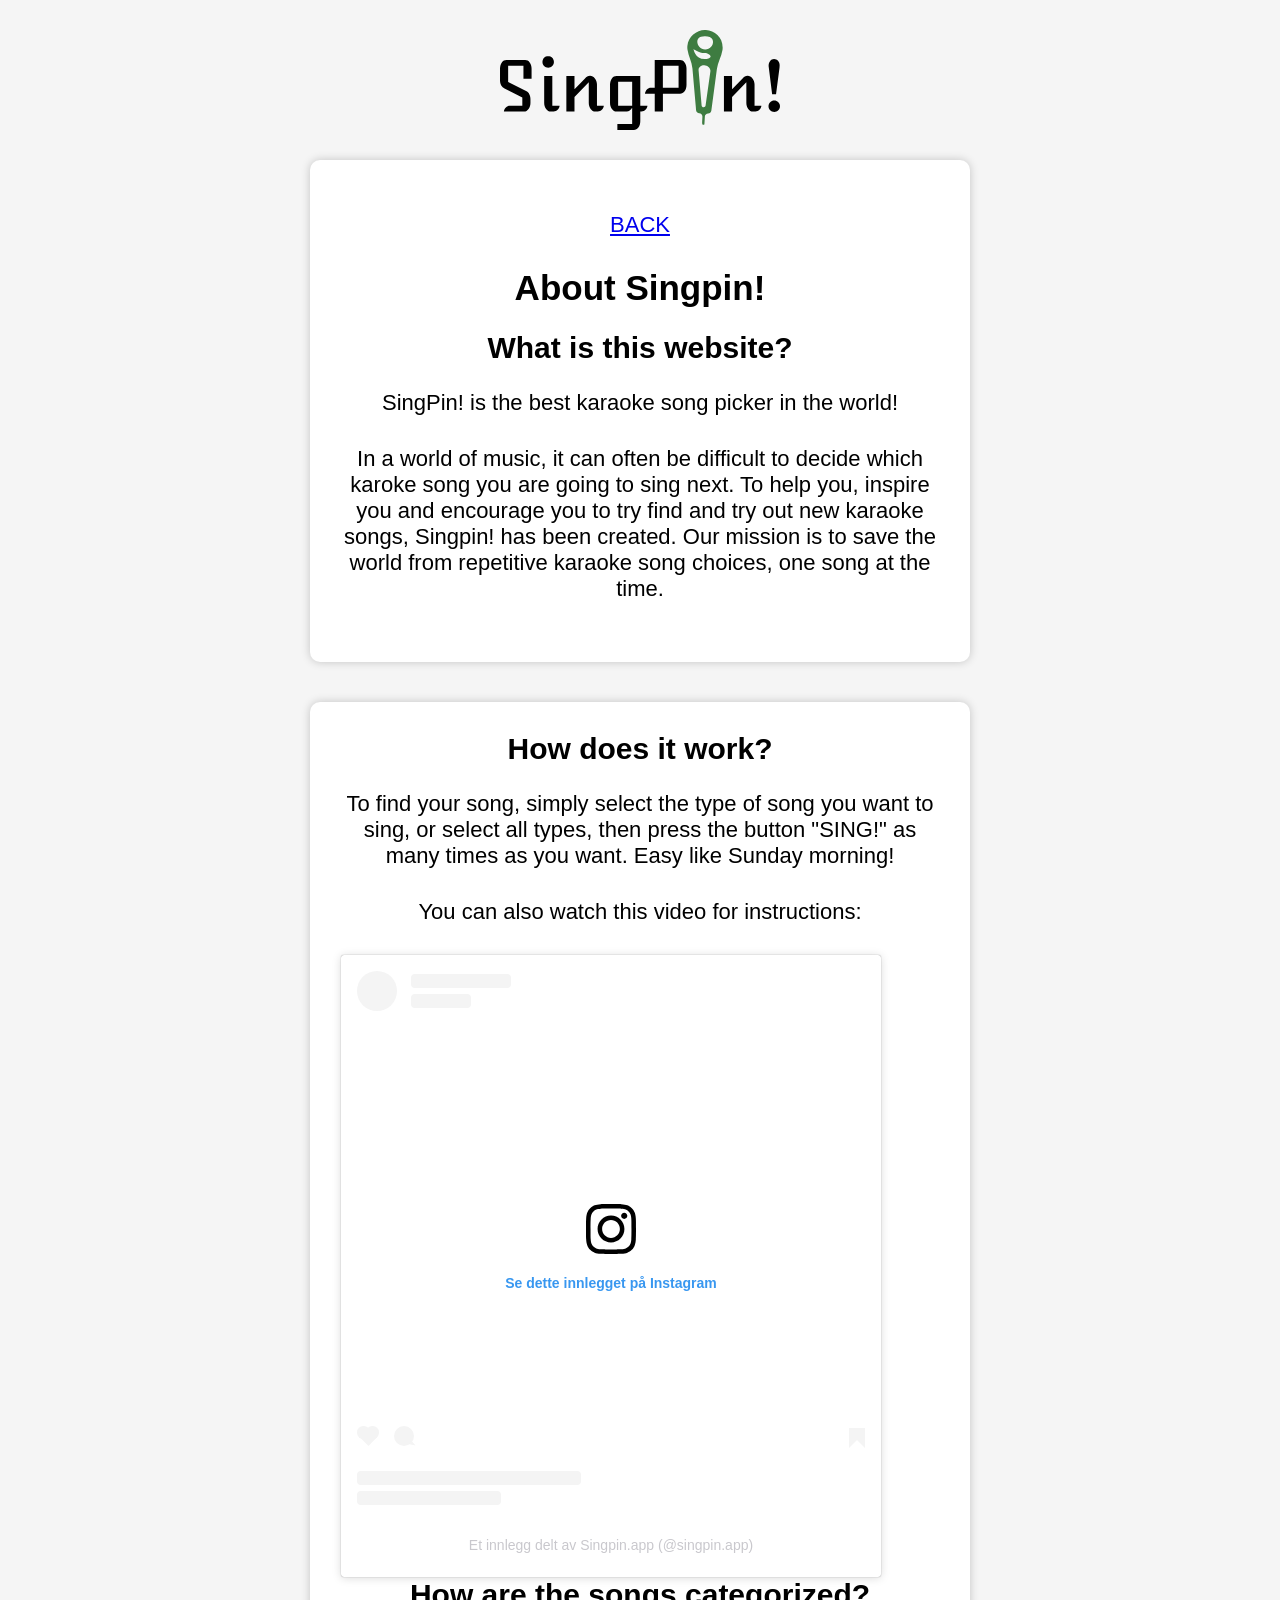
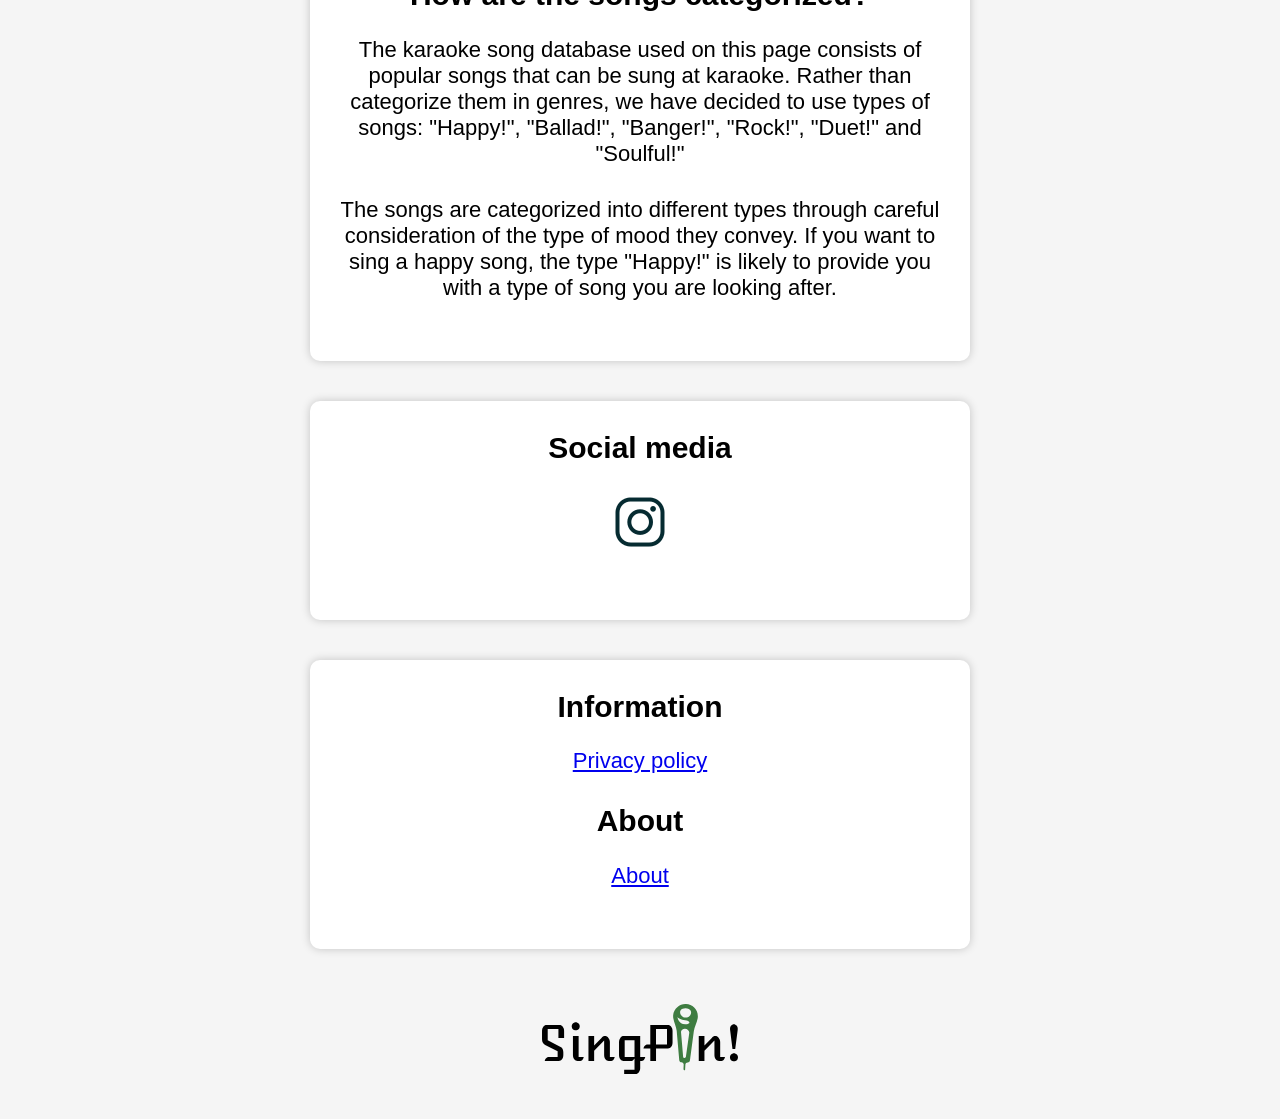
==== about.html @ 30220df0 "Update about.html" ====
<!DOCTYPE html>
<html lang="en">

<head>
	<title>SingPin! About!!</title>
	<meta charset="UTF-8">
	<meta name="viewport" content="width=device-width, initial-scale=1.0">
	<link rel="stylesheet" href="style.css">
	 <link rel="icon" type="image/png" href="favicon.png">
	<link rel="apple-touch-icon" href="/apple-touch-icon.png">

	<script async src="https://pagead2.googlesyndication.com/pagead/js/adsbygoogle.js?client=ca-pub-9252708748504526"
     crossorigin="anonymous"></script>

	<meta name="description" content="This is page describes what Singpin! is and how to use it!">

	<!-- Hotjar Tracking Code for https://www.singpin.app/ -->
<script>
    (function(h,o,t,j,a,r){
        h.hj=h.hj||function(){(h.hj.q=h.hj.q||[]).push(arguments)};
        h._hjSettings={hjid:3591001,hjsv:6};
        a=o.getElementsByTagName('head')[0];
        r=o.createElement('script');r.async=1;
        r.src=t+h._hjSettings.hjid+j+h._hjSettings.hjsv;
        a.appendChild(r);
    })(window,document,'https://static.hotjar.com/c/hotjar-','.js?sv=');
</script>

</head>
	
<header>
  <img src="dinh.svg" alt="Logo with the name SingPin! ">
</header>

<!-- Google tag (gtag.js) -->
<script async src="https://www.googletagmanager.com/gtag/js?id=G-ZWRV1ZH9BE"></script>
<script>
  window.dataLayer = window.dataLayer || [];
  function gtag(){dataLayer.push(arguments);}
  gtag('js', new Date());

  gtag('config', 'G-ZWRV1ZH9BE');
</script>
	
<body>
	<div class="container">
	<p><a title="Click to go back" href="https://www.singpin.app">BACK</a></p>

		<h1> About Singpin! </h1>
    <h2> What is this website? </h2>

    <p>SingPin! is the best karaoke song picker in the world! </p> 

    <p> In a world of music, it can often be difficult to decide which karoke song you are going to sing
    next. To help you, inspire you and encourage you to try find and try out new karaoke songs, Singpin! has been created.
    Our mission is to save the world from repetitive karaoke song choices, one song at the time.</p>
  </div>
	
	<div class="container">

      <h2> How does it work? </h2>
    <p>To find your song, simply select the type of song you want to sing, or select all types, then press the button "SING!"
    as many times as you want. Easy like Sunday morning!</p>

  <p>You can also watch this video for instructions:</p>
<blockquote class="instagram-media" data-instgrm-captioned data-instgrm-permalink="https://www.instagram.com/reel/CvXTzK8qofe/?utm_source=ig_embed&amp;utm_campaign=loading" data-instgrm-version="14" style=" background:#FFF; border:0; border-radius:3px; box-shadow:0 0 1px 0 rgba(0,0,0,0.5),0 1px 10px 0 rgba(0,0,0,0.15); margin: 1px; max-width:540px; min-width:326px; padding:0; width:99.375%; width:-webkit-calc(100% - 2px); width:calc(100% - 2px);"><div style="padding:16px;"> <a href="https://www.instagram.com/reel/CvXTzK8qofe/?utm_source=ig_embed&amp;utm_campaign=loading" style=" background:#FFFFFF; line-height:0; padding:0 0; text-align:center; text-decoration:none; width:100%;" target="_blank"> <div style=" display: flex; flex-direction: row; align-items: center;"> <div style="background-color: #F4F4F4; border-radius: 50%; flex-grow: 0; height: 40px; margin-right: 14px; width: 40px;"></div> <div style="display: flex; flex-direction: column; flex-grow: 1; justify-content: center;"> <div style=" background-color: #F4F4F4; border-radius: 4px; flex-grow: 0; height: 14px; margin-bottom: 6px; width: 100px;"></div> <div style=" background-color: #F4F4F4; border-radius: 4px; flex-grow: 0; height: 14px; width: 60px;"></div></div></div><div style="padding: 19% 0;"></div> <div style="display:block; height:50px; margin:0 auto 12px; width:50px;"><svg width="50px" height="50px" viewBox="0 0 60 60" version="1.1" xmlns="https://www.w3.org/2000/svg" xmlns:xlink="https://www.w3.org/1999/xlink"><g stroke="none" stroke-width="1" fill="none" fill-rule="evenodd"><g transform="translate(-511.000000, -20.000000)" fill="#000000"><g><path d="M556.869,30.41 C554.814,30.41 553.148,32.076 553.148,34.131 C553.148,36.186 554.814,37.852 556.869,37.852 C558.924,37.852 560.59,36.186 560.59,34.131 C560.59,32.076 558.924,30.41 556.869,30.41 M541,60.657 C535.114,60.657 530.342,55.887 530.342,50 C530.342,44.114 535.114,39.342 541,39.342 C546.887,39.342 551.658,44.114 551.658,50 C551.658,55.887 546.887,60.657 541,60.657 M541,33.886 C532.1,33.886 524.886,41.1 524.886,50 C524.886,58.899 532.1,66.113 541,66.113 C549.9,66.113 557.115,58.899 557.115,50 C557.115,41.1 549.9,33.886 541,33.886 M565.378,62.101 C565.244,65.022 564.756,66.606 564.346,67.663 C563.803,69.06 563.154,70.057 562.106,71.106 C561.058,72.155 560.06,72.803 558.662,73.347 C557.607,73.757 556.021,74.244 553.102,74.378 C549.944,74.521 548.997,74.552 541,74.552 C533.003,74.552 532.056,74.521 528.898,74.378 C525.979,74.244 524.393,73.757 523.338,73.347 C521.94,72.803 520.942,72.155 519.894,71.106 C518.846,70.057 518.197,69.06 517.654,67.663 C517.244,66.606 516.755,65.022 516.623,62.101 C516.479,58.943 516.448,57.996 516.448,50 C516.448,42.003 516.479,41.056 516.623,37.899 C516.755,34.978 517.244,33.391 517.654,32.338 C518.197,30.938 518.846,29.942 519.894,28.894 C520.942,27.846 521.94,27.196 523.338,26.654 C524.393,26.244 525.979,25.756 528.898,25.623 C532.057,25.479 533.004,25.448 541,25.448 C548.997,25.448 549.943,25.479 553.102,25.623 C556.021,25.756 557.607,26.244 558.662,26.654 C560.06,27.196 561.058,27.846 562.106,28.894 C563.154,29.942 563.803,30.938 564.346,32.338 C564.756,33.391 565.244,34.978 565.378,37.899 C565.522,41.056 565.552,42.003 565.552,50 C565.552,57.996 565.522,58.943 565.378,62.101 M570.82,37.631 C570.674,34.438 570.167,32.258 569.425,30.349 C568.659,28.377 567.633,26.702 565.965,25.035 C564.297,23.368 562.623,22.342 560.652,21.575 C558.743,20.834 556.562,20.326 553.369,20.18 C550.169,20.033 549.148,20 541,20 C532.853,20 531.831,20.033 528.631,20.18 C525.438,20.326 523.257,20.834 521.349,21.575 C519.376,22.342 517.703,23.368 516.035,25.035 C514.368,26.702 513.342,28.377 512.574,30.349 C511.834,32.258 511.326,34.438 511.181,37.631 C511.035,40.831 511,41.851 511,50 C511,58.147 511.035,59.17 511.181,62.369 C511.326,65.562 511.834,67.743 512.574,69.651 C513.342,71.625 514.368,73.296 516.035,74.965 C517.703,76.634 519.376,77.658 521.349,78.425 C523.257,79.167 525.438,79.673 528.631,79.82 C531.831,79.965 532.853,80.001 541,80.001 C549.148,80.001 550.169,79.965 553.369,79.82 C556.562,79.673 558.743,79.167 560.652,78.425 C562.623,77.658 564.297,76.634 565.965,74.965 C567.633,73.296 568.659,71.625 569.425,69.651 C570.167,67.743 570.674,65.562 570.82,62.369 C570.966,59.17 571,58.147 571,50 C571,41.851 570.966,40.831 570.82,37.631"></path></g></g></g></svg></div><div style="padding-top: 8px;"> <div style=" color:#3897f0; font-family:Arial,sans-serif; font-size:14px; font-style:normal; font-weight:550; line-height:18px;">Se dette innlegget på Instagram</div></div><div style="padding: 12.5% 0;"></div> <div style="display: flex; flex-direction: row; margin-bottom: 14px; align-items: center;"><div> <div style="background-color: #F4F4F4; border-radius: 50%; height: 12.5px; width: 12.5px; transform: translateX(0px) translateY(7px);"></div> <div style="background-color: #F4F4F4; height: 12.5px; transform: rotate(-45deg) translateX(3px) translateY(1px); width: 12.5px; flex-grow: 0; margin-right: 14px; margin-left: 2px;"></div> <div style="background-color: #F4F4F4; border-radius: 50%; height: 12.5px; width: 12.5px; transform: translateX(9px) translateY(-18px);"></div></div><div style="margin-left: 8px;"> <div style=" background-color: #F4F4F4; border-radius: 50%; flex-grow: 0; height: 20px; width: 20px;"></div> <div style=" width: 0; height: 0; border-top: 2px solid transparent; border-left: 6px solid #f4f4f4; border-bottom: 2px solid transparent; transform: translateX(16px) translateY(-4px) rotate(30deg)"></div></div><div style="margin-left: auto;"> <div style=" width: 0px; border-top: 8px solid #F4F4F4; border-right: 8px solid transparent; transform: translateY(16px);"></div> <div style=" background-color: #F4F4F4; flex-grow: 0; height: 12px; width: 16px; transform: translateY(-4px);"></div> <div style=" width: 0; height: 0; border-top: 8px solid #F4F4F4; border-left: 8px solid transparent; transform: translateY(-4px) translateX(8px);"></div></div></div> <div style="display: flex; flex-direction: column; flex-grow: 1; justify-content: center; margin-bottom: 24px;"> <div style=" background-color: #F4F4F4; border-radius: 4px; flex-grow: 0; height: 14px; margin-bottom: 6px; width: 224px;"></div> <div style=" background-color: #F4F4F4; border-radius: 4px; flex-grow: 0; height: 14px; width: 144px;"></div></div></a><p style=" color:#c9c8cd; font-family:Arial,sans-serif; font-size:14px; line-height:17px; margin-bottom:0; margin-top:8px; overflow:hidden; padding:8px 0 7px; text-align:center; text-overflow:ellipsis; white-space:nowrap;"><a href="https://www.instagram.com/reel/CvXTzK8qofe/?utm_source=ig_embed&amp;utm_campaign=loading" style=" color:#c9c8cd; font-family:Arial,sans-serif; font-size:14px; font-style:normal; font-weight:normal; line-height:17px; text-decoration:none;" target="_blank">Et innlegg delt av Singpin.app (@singpin.app)</a></p></div></blockquote> <script async src="//www.instagram.com/embed.js"></script>
    <h2> How are the songs categorized? </h2>
    <p>The karaoke song database used on this page consists of popular songs that can be sung at karaoke. Rather
    than categorize them in genres, we have decided to use types of songs: "Happy!", "Ballad!", "Banger!", "Rock!", 
    "Duet!" and "Soulful!"</p>
      
      <p>The songs are categorized into different types through careful consideration of the type of mood they convey. 
      If you want to sing a happy song, the type "Happy!" is likely to provide you with a type of song you are looking after.</p>
      
		
		  </div>



	<div class="container">
		
		<h2>Social media</h2>
	  <p>
      <a aria-label="Link to instagram profile" href="https://www.instagram.com/singpin.app/" target="_blank">
        <img src="2959748_instagram_photo_share_icon.png" alt="Instagram logo and link to account">
      </a>
    </p>

		</div>
	
	<div class="container">
		<h2>Information</h2>
		
	<p><a aria-label="Privacy policy" href="privacy-policy.html"
		 rel="noopener noreferrer">Privacy policy</a></p>

    	<h2>About</h2>
		
	<p><a aria-label="About" href="About.html"
		 rel="noopener noreferrer">About</a></p>

		</div>



	<script src="script.js"></script>	
</body>
		<footer>
  <img src="dinh.svg" alt="Logo with the name SingPin! ">
</footer>

</html>
---- style.css ----
/* General styles */
body {
  font-family: Open-sans, sans-serif;
  background-color: #f5f5f5;
  margin: 0;
  padding: 0;
}

.container {
  max-width: 600px;
  margin: 0 auto;
  padding: 20px;
  text-align: center;
  background-color: #fff;
  box-shadow: 0px 0px 10px rgba(0, 0, 0, 0.2);
  margin-top: 30px;
  border-radius: 10px;

}

header {
  display: flex;
  justify-content: center;
  align-items: center;
  height: 100px;
  margin-top: 30px;
}

header img {
  max-height: 100%;
  max-width: 100%;
}

footer {
  display: flex;
  justify-content: center;
  align-items: center;
  height: 100px;
  margin-top: 30px;
  margin-bottom: 30px;

}

footer img {
  max-height: 70%;
  max-width: 70%;
}


h1 {
  font-size: 35px;
  text-align: center;
  margin-top: 0;
}

h2 {
  font-size: 30px;
  text-align: center;
  margin-top: 0;
}
h3 {
  font-size: 26px;
  text-align: center;
  margin-top: 10px;
  margin-bottom: 10px;

}


p {
  font-size: 22px;
  margin-bottom: 30px;
}

/* Button styles */
select,
button {
  display: block;
  width: 100%;
  padding: 10px;
  margin-bottom: 20px;
  font-size: 30px;
  border-radius: 5px;
  border: none;
  background-color: #eee;
}

select:focus,
button:focus {
  outline: none;
}

.genre-btn {
  display: inline-block;
  margin: 10px;
  padding: 10px;
  font-size: 20px;
  font-weight: bold;
  color: white;
  background-color: #6c757d;
  border: none;
  border-radius: 5px;
  cursor: pointer;
  transition: all 0.2s ease-in-out;
  width: 200px;
}

.genre-btn.active {
  background-color: #0077cc;
  color: #fff;
}

.select-btn {
  display: block;
  margin: 20px auto;
  padding: 20px 35px;
  font-size: 35px;
  font-weight: bold;
  color: white;
  background-color: #3E7C41;
  border: none;
  border-radius: 5px;
  cursor: pointer;
  transition: all 0.2s ease-in-out;
  text-transform: uppercase;
}

.select-btn:hover {
  background-color: #23923d;
}

.select-btn:active {
  transform: translateY(8px);
}


#song-result {
	font-size: 30px;
	margin-top: 20px;
}

@media screen and (min-width: 767px) {
  /* General styles */
  .container {
    padding: 30px;
	  margin-bottom: 40px;
  }
	
  #song-result {
	font-size: 25px;
	margin-top: 20px;
}
	
	 .header {
    height: 150px;
    margin-top: 20px;
  }


  /* Button styles */
  .genre-btn {
    margin: 10px;
    width: 120px;
    height: 40px;
  }
 

  .select-btn {
    padding: 10px 20px;
    font-size: 25px;
    font-weight: bold;
    text-transform: uppercase;
  }
}


#type-count {
  list-style: none;
  font-size: 25px;
}

#type-count li {
  margin-bottom: 10px;
}
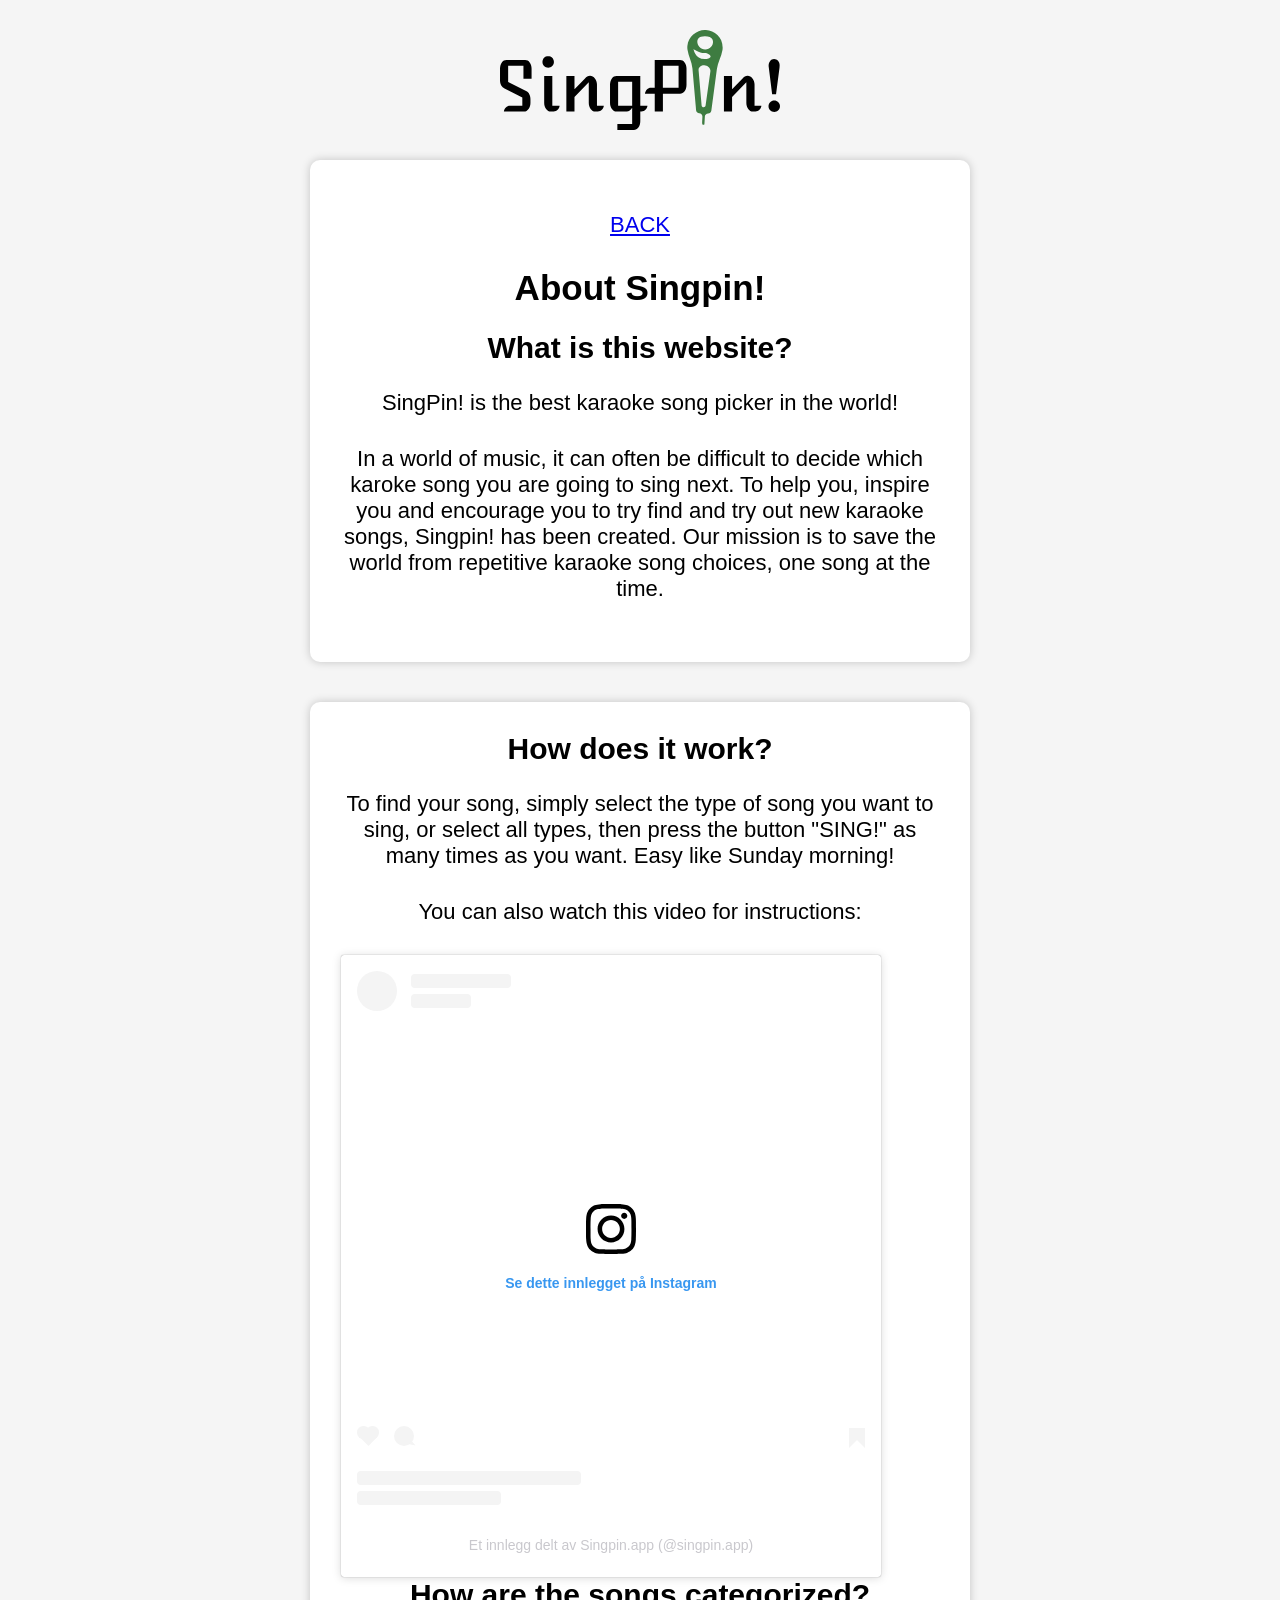
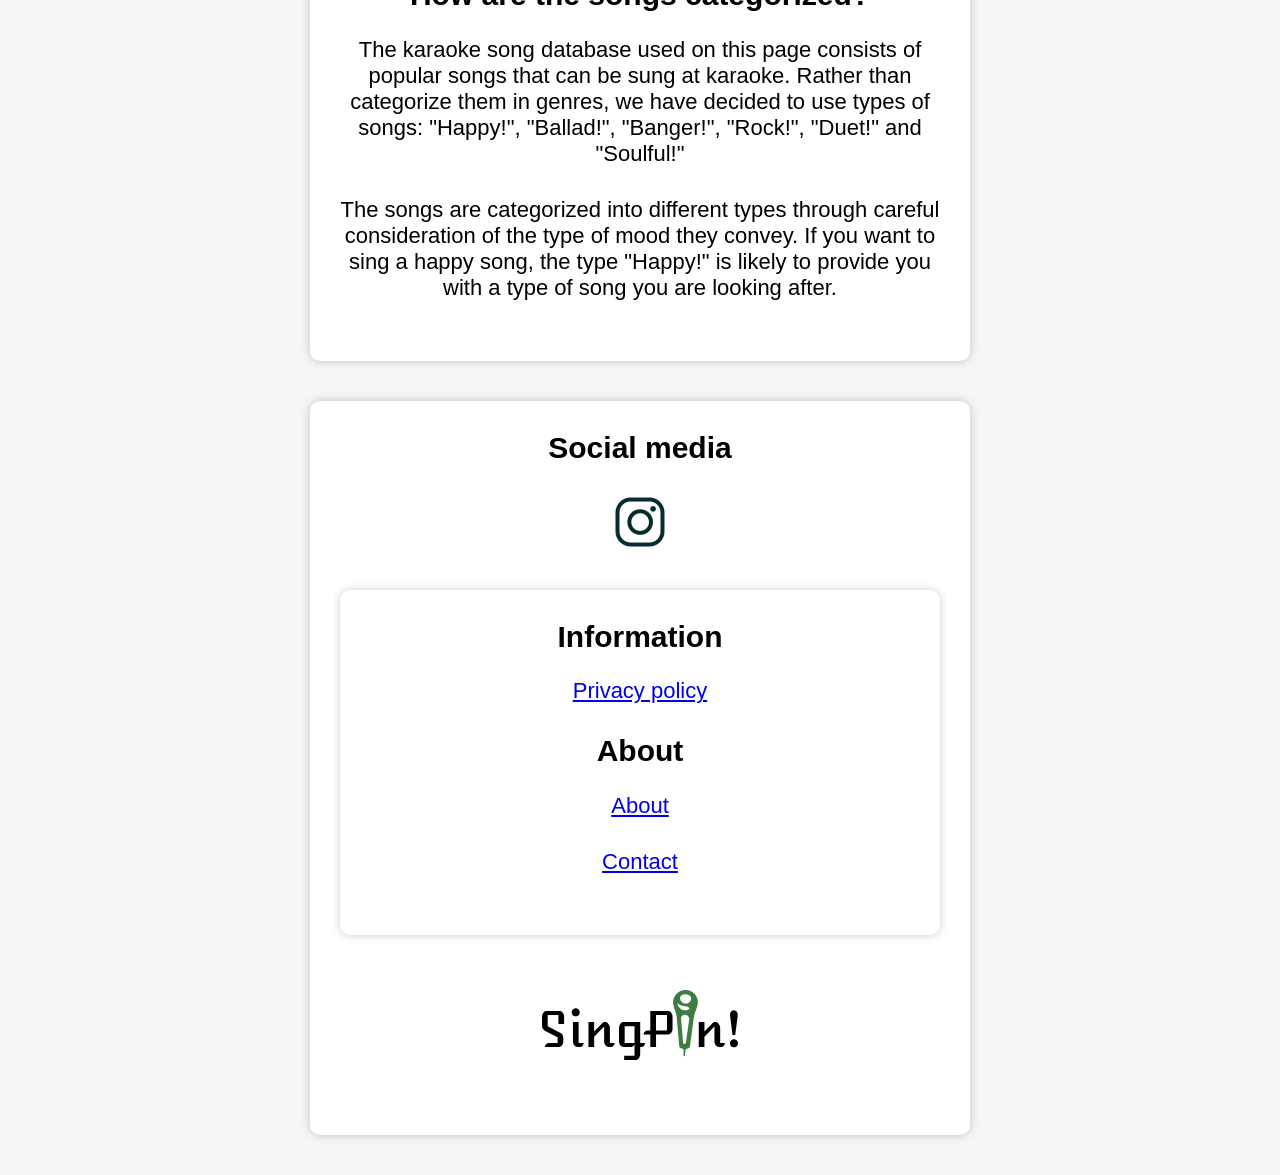
==== commit 8808f71a: "Update about.html" ====
--- a/about.html
+++ b/about.html
@@ -86,9 +86,7 @@
       </a>
     </p>
 
-		</div>
-	
-	<div class="container">
+			<div class="container">
 		<h2>Information</h2>
 		
 	<p><a aria-label="Privacy policy" href="privacy-policy.html"
@@ -96,11 +94,13 @@
 
     	<h2>About</h2>
 		
-	<p><a aria-label="About" href="About.html"
+	<p><a aria-label="About" href="about.html"
 		 rel="noopener noreferrer">About</a></p>
 
+    <p><a aria-label="Contact" href="contact.html"
+		 rel="noopener noreferrer">Contact</a></p>
+
 		</div>
-
 
 
 	<script src="script.js"></script>	
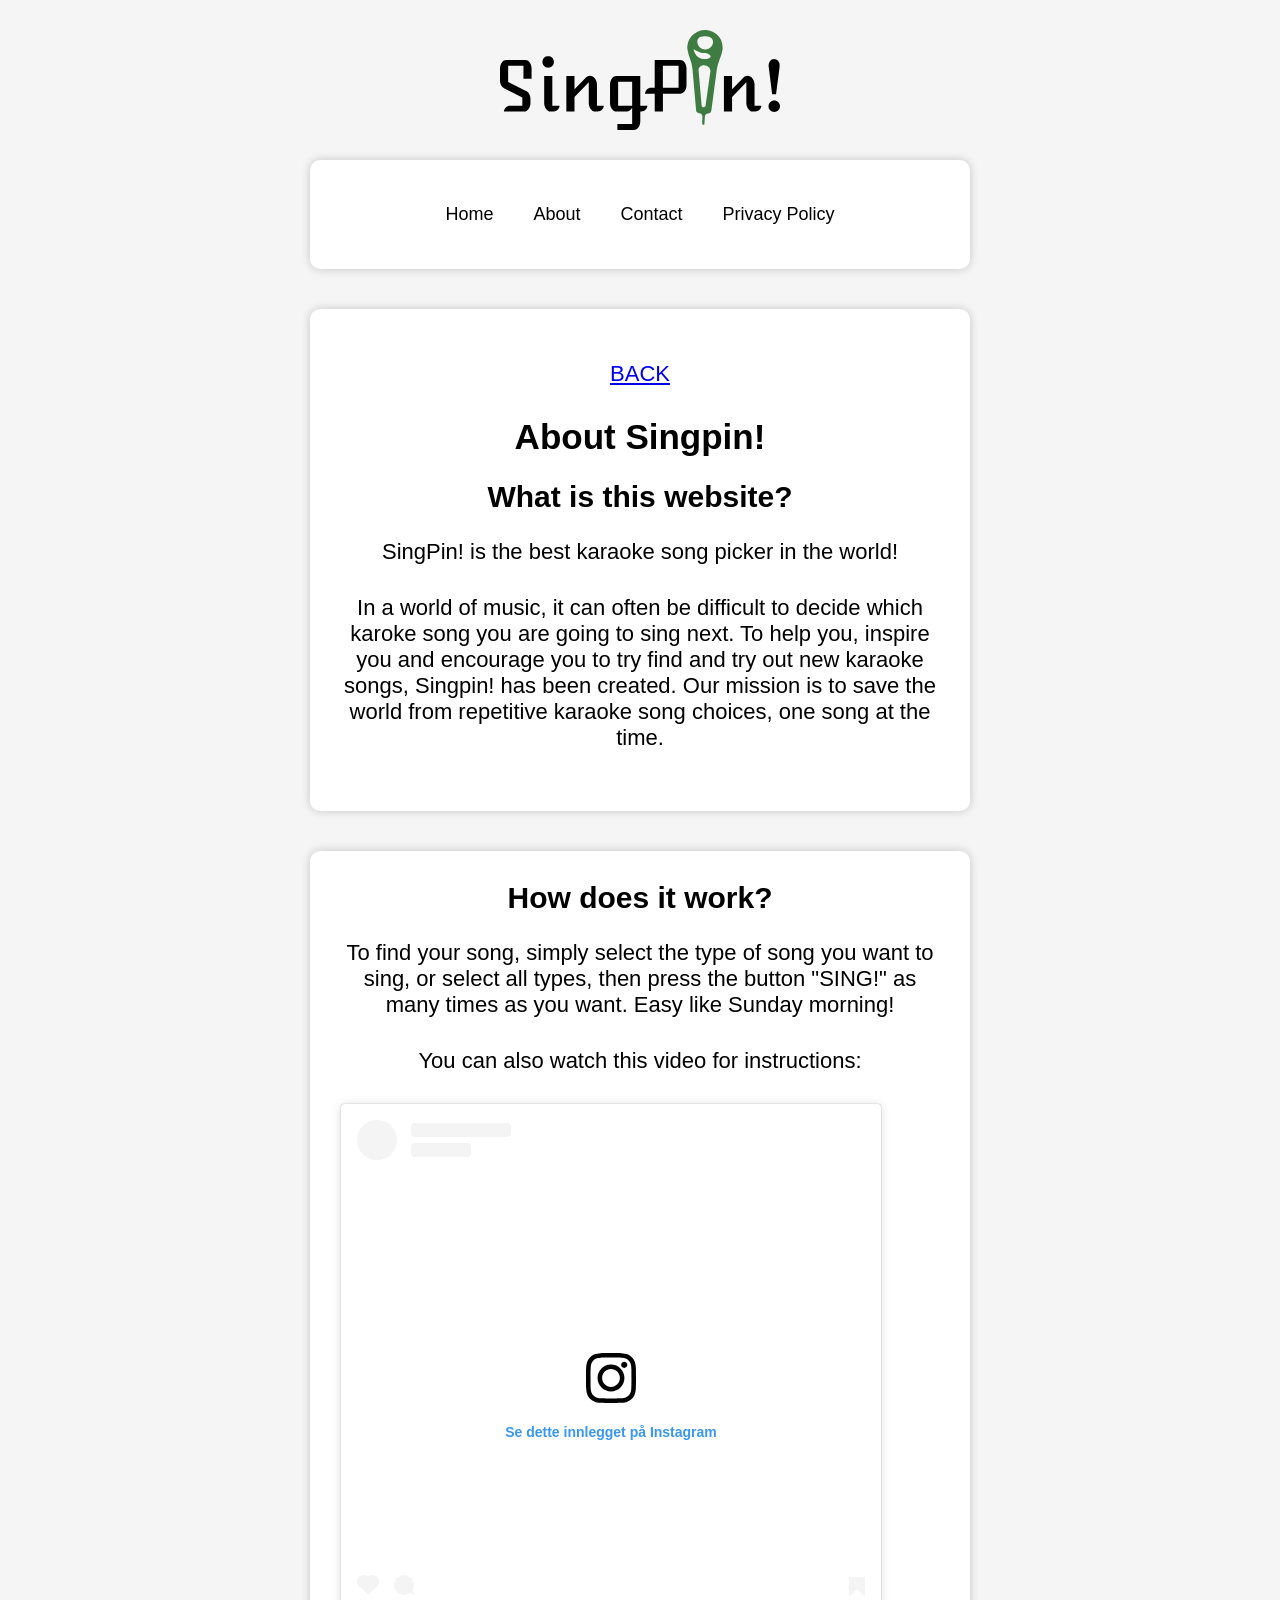
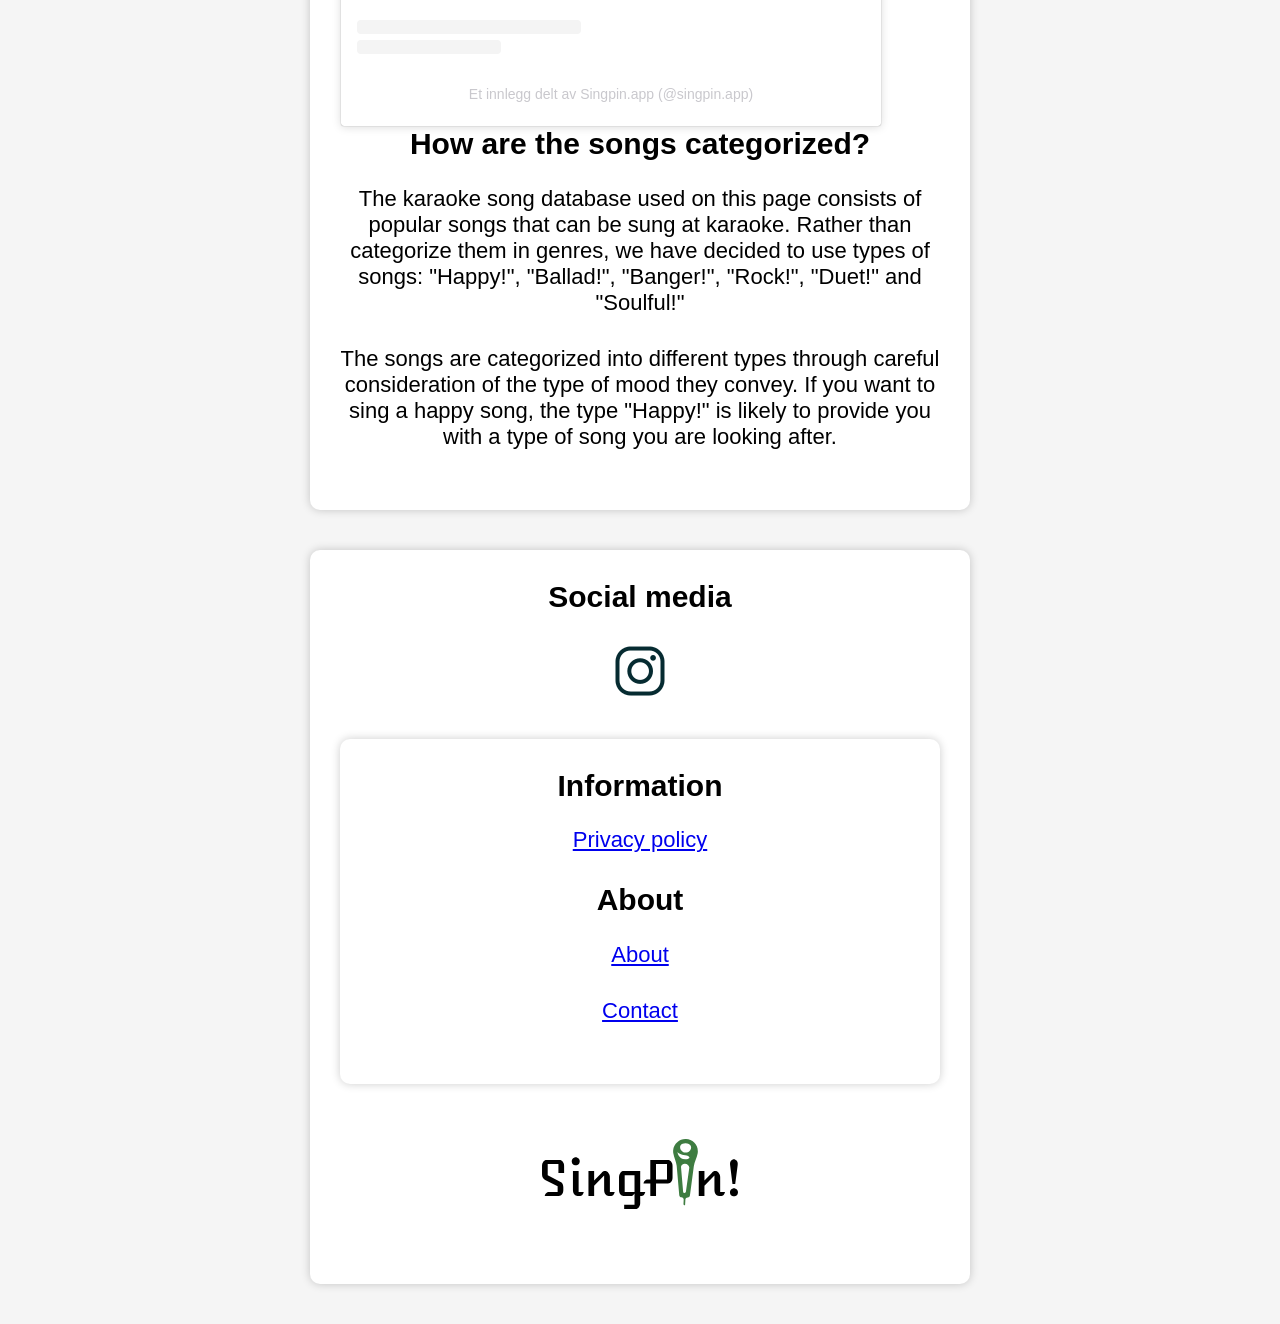
==== commit 6c9ada7c: "Update about.html" ====
--- a/about.html
+++ b/about.html
@@ -31,6 +31,17 @@
 <header>
   <img src="dinh.svg" alt="Logo with the name SingPin! ">
 </header>
+
+		<div class="container">
+<nav class="navigation">
+	<ul>
+		<li><a href="index.html">Home</a></li>
+		<li><a href="about.html">About</a></li>
+		<li><a href="contact.html">Contact</a></li>
+		<li><a href="privacy-policy.html">Privacy Policy</a></li>
+	</ul>
+</nav>
+	</div>
 
 <!-- Google tag (gtag.js) -->
 <script async src="https://www.googletagmanager.com/gtag/js?id=G-ZWRV1ZH9BE"></script>
--- a/style.css
+++ b/style.css
@@ -182,3 +182,29 @@
 #type-count li {
   margin-bottom: 10px;
 }
+
+.navigation ul {
+  list-style-type: none;
+  margin: 0;
+  padding: 0;
+  display: flex;
+  justify-content: center;
+}
+
+.navigation ul li {
+  margin: 0;
+  padding: 0;
+}
+
+.navigation ul li a {
+  display: block;
+  color: black;
+  text-align: center;
+  padding: 14px 20px;
+  text-decoration: none;
+  font-size: 18px;
+}
+
+.navigation ul li a:hover {
+  background-color: #575757;
+}
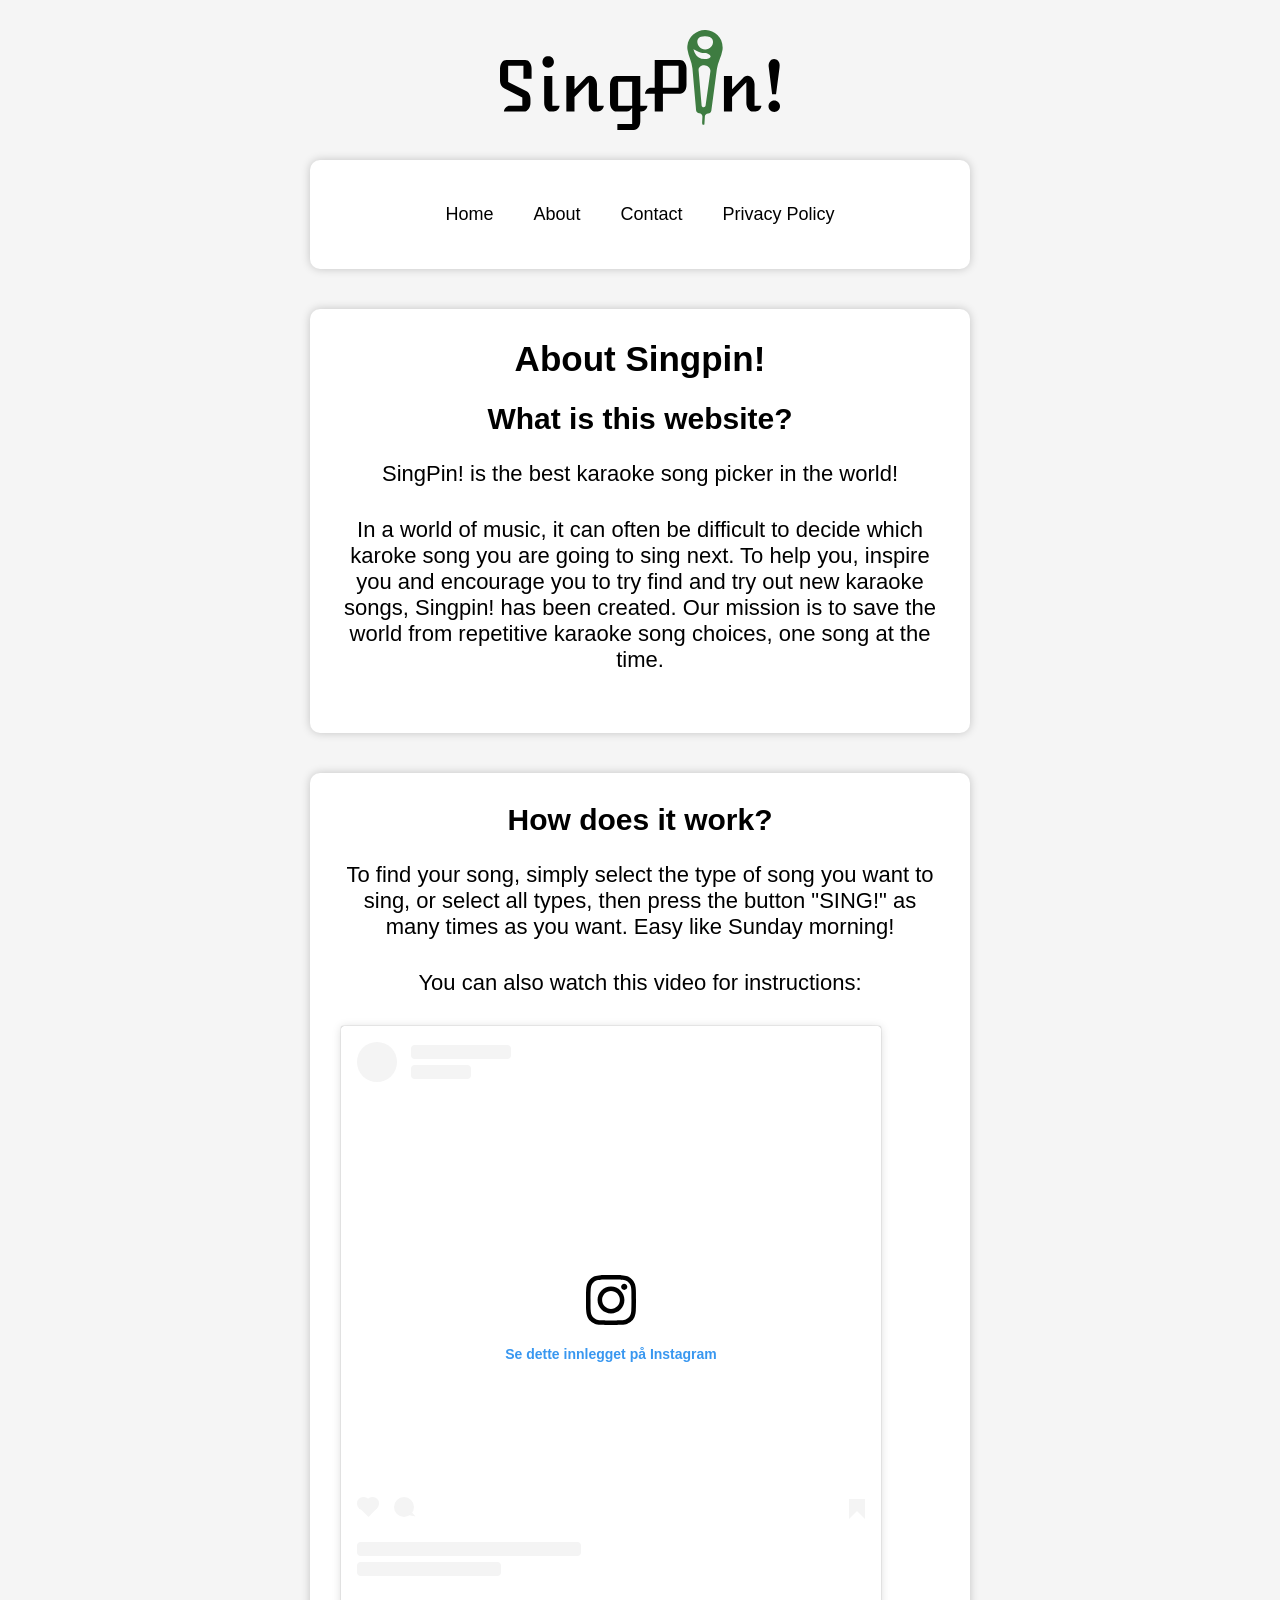
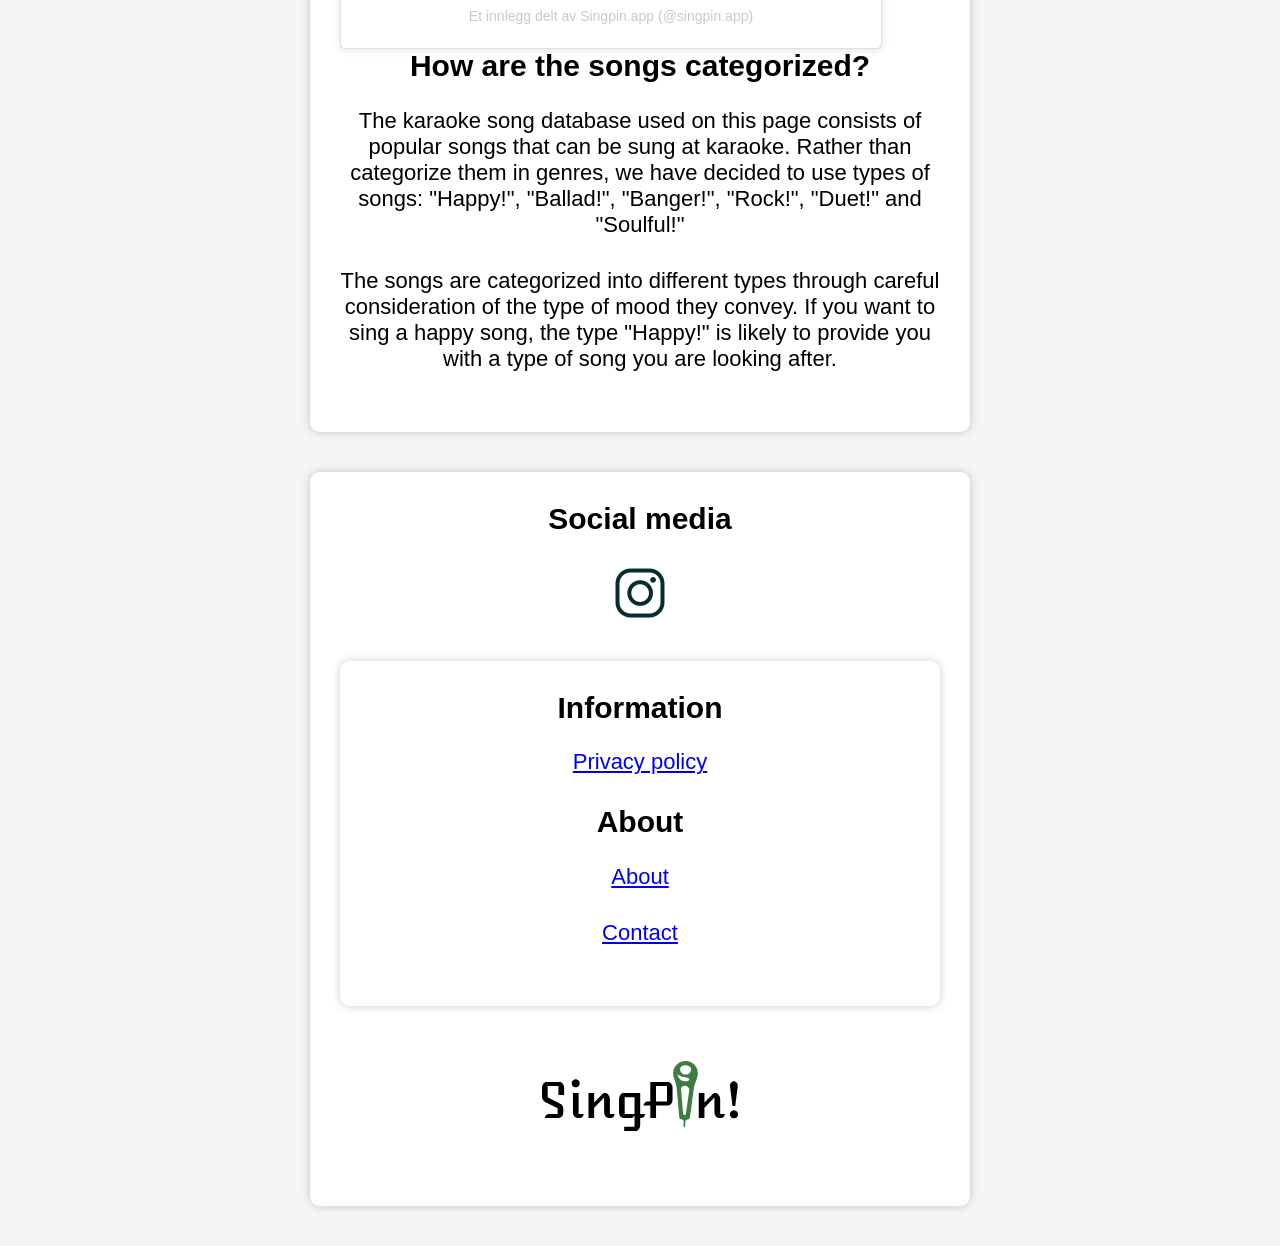
==== commit 7526f9a0: "Update about.html" ====
--- a/about.html
+++ b/about.html
@@ -55,7 +55,6 @@
 	
 <body>
 	<div class="container">
-	<p><a title="Click to go back" href="https://www.singpin.app">BACK</a></p>
 
 		<h1> About Singpin! </h1>
     <h2> What is this website? </h2>
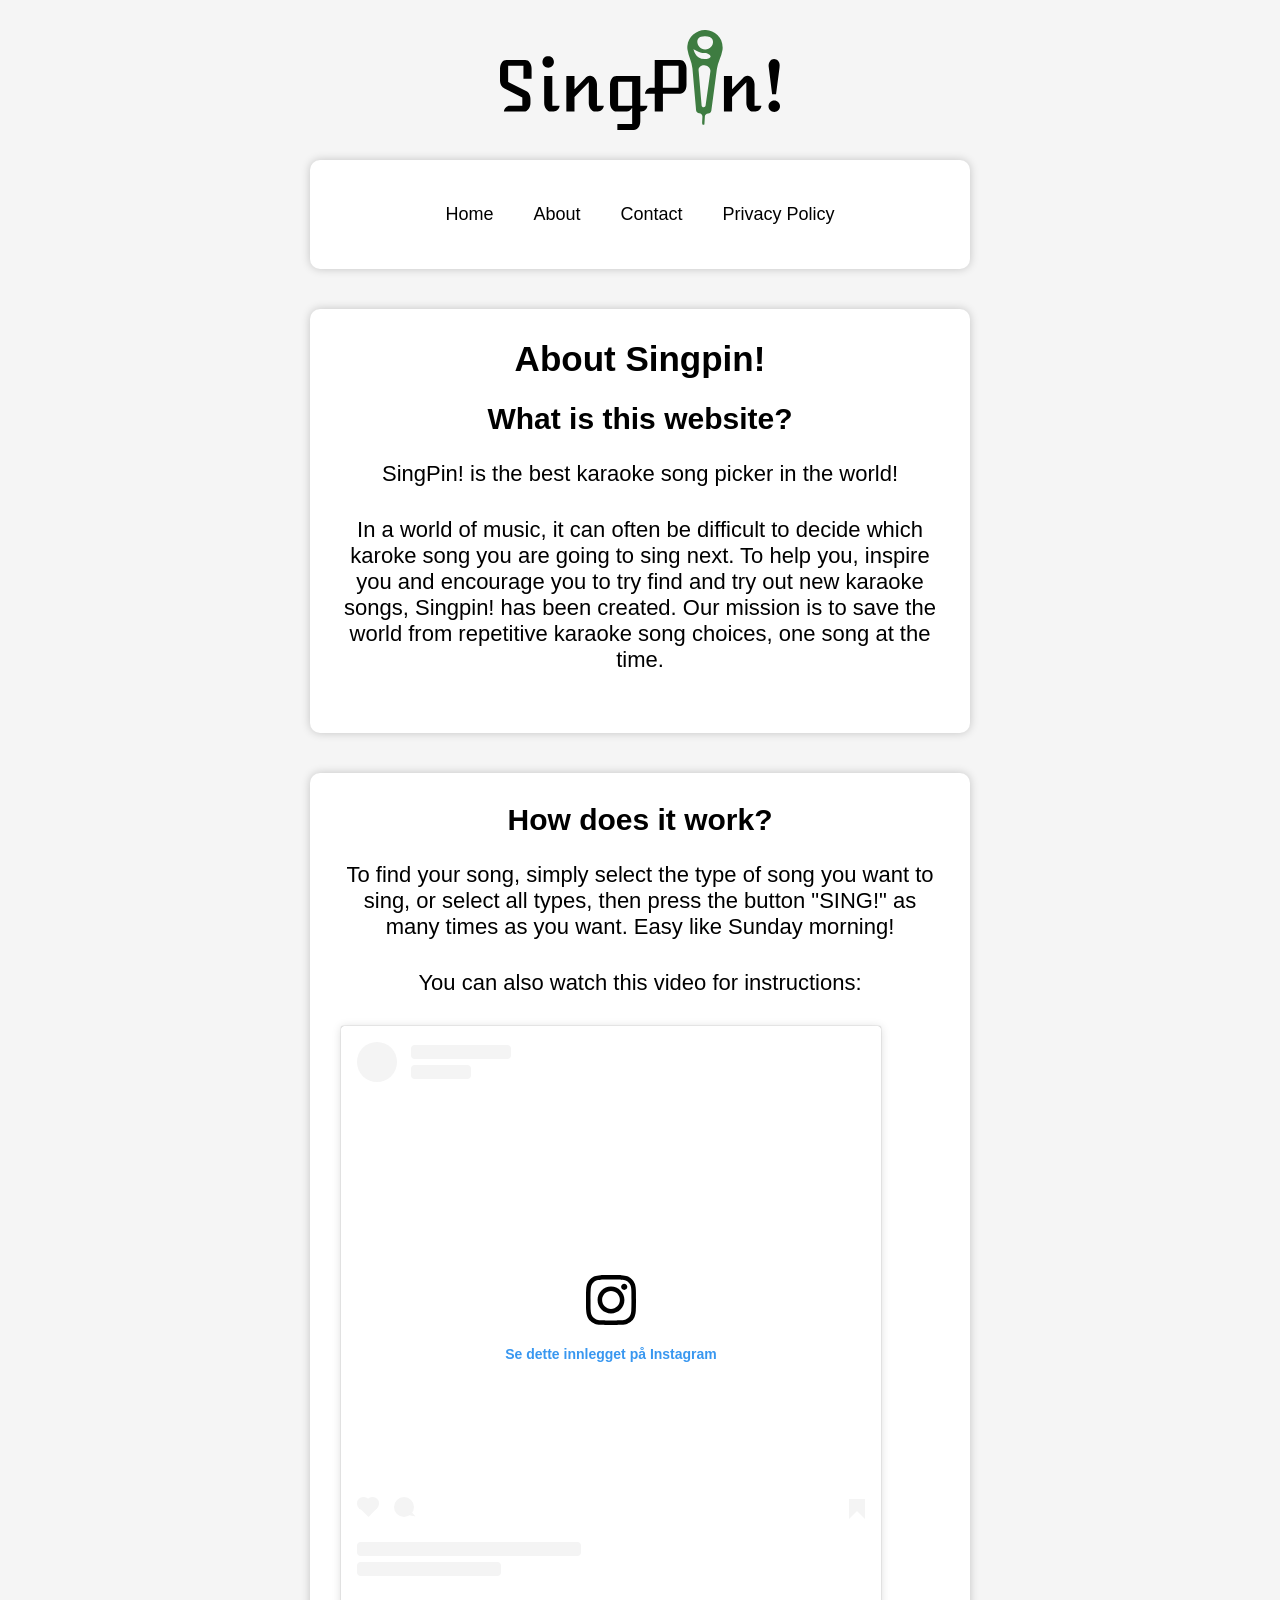
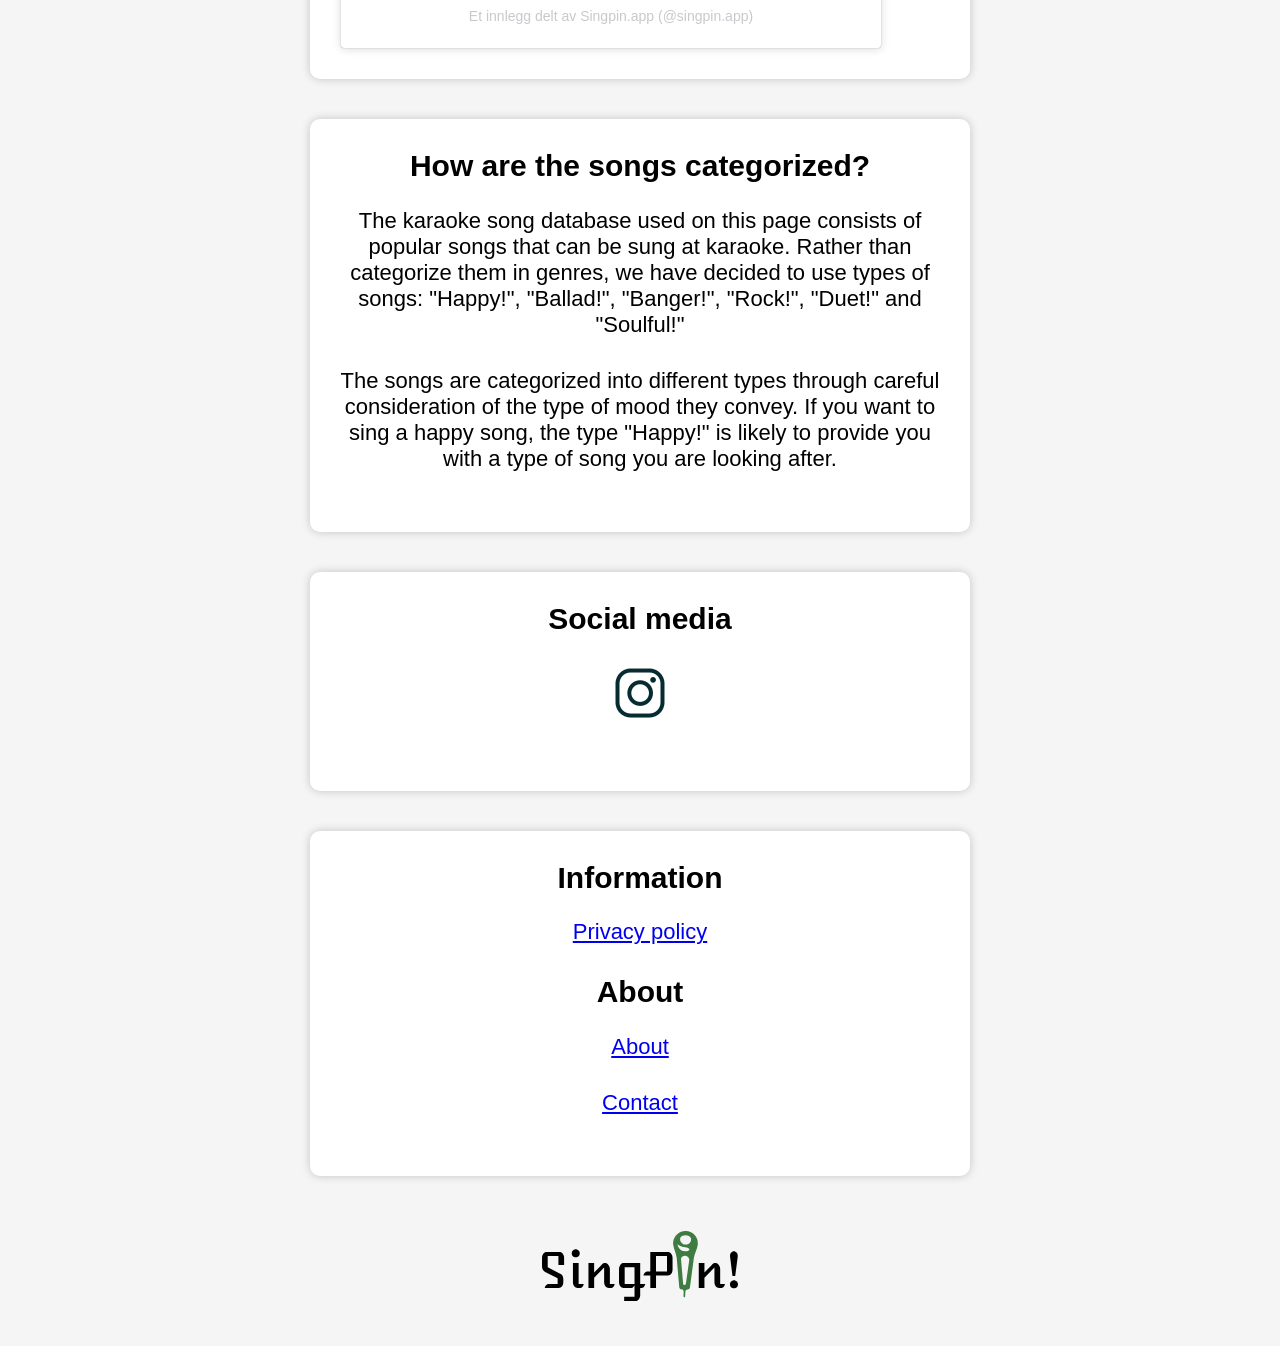
==== commit e7c5aada: "Update about.html" ====
--- a/about.html
+++ b/about.html
@@ -74,7 +74,12 @@
 
   <p>You can also watch this video for instructions:</p>
 <blockquote class="instagram-media" data-instgrm-captioned data-instgrm-permalink="https://www.instagram.com/reel/CvXTzK8qofe/?utm_source=ig_embed&amp;utm_campaign=loading" data-instgrm-version="14" style=" background:#FFF; border:0; border-radius:3px; box-shadow:0 0 1px 0 rgba(0,0,0,0.5),0 1px 10px 0 rgba(0,0,0,0.15); margin: 1px; max-width:540px; min-width:326px; padding:0; width:99.375%; width:-webkit-calc(100% - 2px); width:calc(100% - 2px);"><div style="padding:16px;"> <a href="https://www.instagram.com/reel/CvXTzK8qofe/?utm_source=ig_embed&amp;utm_campaign=loading" style=" background:#FFFFFF; line-height:0; padding:0 0; text-align:center; text-decoration:none; width:100%;" target="_blank"> <div style=" display: flex; flex-direction: row; align-items: center;"> <div style="background-color: #F4F4F4; border-radius: 50%; flex-grow: 0; height: 40px; margin-right: 14px; width: 40px;"></div> <div style="display: flex; flex-direction: column; flex-grow: 1; justify-content: center;"> <div style=" background-color: #F4F4F4; border-radius: 4px; flex-grow: 0; height: 14px; margin-bottom: 6px; width: 100px;"></div> <div style=" background-color: #F4F4F4; border-radius: 4px; flex-grow: 0; height: 14px; width: 60px;"></div></div></div><div style="padding: 19% 0;"></div> <div style="display:block; height:50px; margin:0 auto 12px; width:50px;"><svg width="50px" height="50px" viewBox="0 0 60 60" version="1.1" xmlns="https://www.w3.org/2000/svg" xmlns:xlink="https://www.w3.org/1999/xlink"><g stroke="none" stroke-width="1" fill="none" fill-rule="evenodd"><g transform="translate(-511.000000, -20.000000)" fill="#000000"><g><path d="M556.869,30.41 C554.814,30.41 553.148,32.076 553.148,34.131 C553.148,36.186 554.814,37.852 556.869,37.852 C558.924,37.852 560.59,36.186 560.59,34.131 C560.59,32.076 558.924,30.41 556.869,30.41 M541,60.657 C535.114,60.657 530.342,55.887 530.342,50 C530.342,44.114 535.114,39.342 541,39.342 C546.887,39.342 551.658,44.114 551.658,50 C551.658,55.887 546.887,60.657 541,60.657 M541,33.886 C532.1,33.886 524.886,41.1 524.886,50 C524.886,58.899 532.1,66.113 541,66.113 C549.9,66.113 557.115,58.899 557.115,50 C557.115,41.1 549.9,33.886 541,33.886 M565.378,62.101 C565.244,65.022 564.756,66.606 564.346,67.663 C563.803,69.06 563.154,70.057 562.106,71.106 C561.058,72.155 560.06,72.803 558.662,73.347 C557.607,73.757 556.021,74.244 553.102,74.378 C549.944,74.521 548.997,74.552 541,74.552 C533.003,74.552 532.056,74.521 528.898,74.378 C525.979,74.244 524.393,73.757 523.338,73.347 C521.94,72.803 520.942,72.155 519.894,71.106 C518.846,70.057 518.197,69.06 517.654,67.663 C517.244,66.606 516.755,65.022 516.623,62.101 C516.479,58.943 516.448,57.996 516.448,50 C516.448,42.003 516.479,41.056 516.623,37.899 C516.755,34.978 517.244,33.391 517.654,32.338 C518.197,30.938 518.846,29.942 519.894,28.894 C520.942,27.846 521.94,27.196 523.338,26.654 C524.393,26.244 525.979,25.756 528.898,25.623 C532.057,25.479 533.004,25.448 541,25.448 C548.997,25.448 549.943,25.479 553.102,25.623 C556.021,25.756 557.607,26.244 558.662,26.654 C560.06,27.196 561.058,27.846 562.106,28.894 C563.154,29.942 563.803,30.938 564.346,32.338 C564.756,33.391 565.244,34.978 565.378,37.899 C565.522,41.056 565.552,42.003 565.552,50 C565.552,57.996 565.522,58.943 565.378,62.101 M570.82,37.631 C570.674,34.438 570.167,32.258 569.425,30.349 C568.659,28.377 567.633,26.702 565.965,25.035 C564.297,23.368 562.623,22.342 560.652,21.575 C558.743,20.834 556.562,20.326 553.369,20.18 C550.169,20.033 549.148,20 541,20 C532.853,20 531.831,20.033 528.631,20.18 C525.438,20.326 523.257,20.834 521.349,21.575 C519.376,22.342 517.703,23.368 516.035,25.035 C514.368,26.702 513.342,28.377 512.574,30.349 C511.834,32.258 511.326,34.438 511.181,37.631 C511.035,40.831 511,41.851 511,50 C511,58.147 511.035,59.17 511.181,62.369 C511.326,65.562 511.834,67.743 512.574,69.651 C513.342,71.625 514.368,73.296 516.035,74.965 C517.703,76.634 519.376,77.658 521.349,78.425 C523.257,79.167 525.438,79.673 528.631,79.82 C531.831,79.965 532.853,80.001 541,80.001 C549.148,80.001 550.169,79.965 553.369,79.82 C556.562,79.673 558.743,79.167 560.652,78.425 C562.623,77.658 564.297,76.634 565.965,74.965 C567.633,73.296 568.659,71.625 569.425,69.651 C570.167,67.743 570.674,65.562 570.82,62.369 C570.966,59.17 571,58.147 571,50 C571,41.851 570.966,40.831 570.82,37.631"></path></g></g></g></svg></div><div style="padding-top: 8px;"> <div style=" color:#3897f0; font-family:Arial,sans-serif; font-size:14px; font-style:normal; font-weight:550; line-height:18px;">Se dette innlegget på Instagram</div></div><div style="padding: 12.5% 0;"></div> <div style="display: flex; flex-direction: row; margin-bottom: 14px; align-items: center;"><div> <div style="background-color: #F4F4F4; border-radius: 50%; height: 12.5px; width: 12.5px; transform: translateX(0px) translateY(7px);"></div> <div style="background-color: #F4F4F4; height: 12.5px; transform: rotate(-45deg) translateX(3px) translateY(1px); width: 12.5px; flex-grow: 0; margin-right: 14px; margin-left: 2px;"></div> <div style="background-color: #F4F4F4; border-radius: 50%; height: 12.5px; width: 12.5px; transform: translateX(9px) translateY(-18px);"></div></div><div style="margin-left: 8px;"> <div style=" background-color: #F4F4F4; border-radius: 50%; flex-grow: 0; height: 20px; width: 20px;"></div> <div style=" width: 0; height: 0; border-top: 2px solid transparent; border-left: 6px solid #f4f4f4; border-bottom: 2px solid transparent; transform: translateX(16px) translateY(-4px) rotate(30deg)"></div></div><div style="margin-left: auto;"> <div style=" width: 0px; border-top: 8px solid #F4F4F4; border-right: 8px solid transparent; transform: translateY(16px);"></div> <div style=" background-color: #F4F4F4; flex-grow: 0; height: 12px; width: 16px; transform: translateY(-4px);"></div> <div style=" width: 0; height: 0; border-top: 8px solid #F4F4F4; border-left: 8px solid transparent; transform: translateY(-4px) translateX(8px);"></div></div></div> <div style="display: flex; flex-direction: column; flex-grow: 1; justify-content: center; margin-bottom: 24px;"> <div style=" background-color: #F4F4F4; border-radius: 4px; flex-grow: 0; height: 14px; margin-bottom: 6px; width: 224px;"></div> <div style=" background-color: #F4F4F4; border-radius: 4px; flex-grow: 0; height: 14px; width: 144px;"></div></div></a><p style=" color:#c9c8cd; font-family:Arial,sans-serif; font-size:14px; line-height:17px; margin-bottom:0; margin-top:8px; overflow:hidden; padding:8px 0 7px; text-align:center; text-overflow:ellipsis; white-space:nowrap;"><a href="https://www.instagram.com/reel/CvXTzK8qofe/?utm_source=ig_embed&amp;utm_campaign=loading" style=" color:#c9c8cd; font-family:Arial,sans-serif; font-size:14px; font-style:normal; font-weight:normal; line-height:17px; text-decoration:none;" target="_blank">Et innlegg delt av Singpin.app (@singpin.app)</a></p></div></blockquote> <script async src="//www.instagram.com/embed.js"></script>
-    <h2> How are the songs categorized? </h2>
+
+				  </div>
+
+			<div class="container">
+
+		<h2> How are the songs categorized? </h2>
     <p>The karaoke song database used on this page consists of popular songs that can be sung at karaoke. Rather
     than categorize them in genres, we have decided to use types of songs: "Happy!", "Ballad!", "Banger!", "Rock!", 
     "Duet!" and "Soulful!"</p>
@@ -84,9 +89,6 @@
       
 		
 		  </div>
-
-
-
 	<div class="container">
 		
 		<h2>Social media</h2>
@@ -95,6 +97,7 @@
         <img src="2959748_instagram_photo_share_icon.png" alt="Instagram logo and link to account">
       </a>
     </p>
+		  </div>
 
 			<div class="container">
 		<h2>Information</h2>
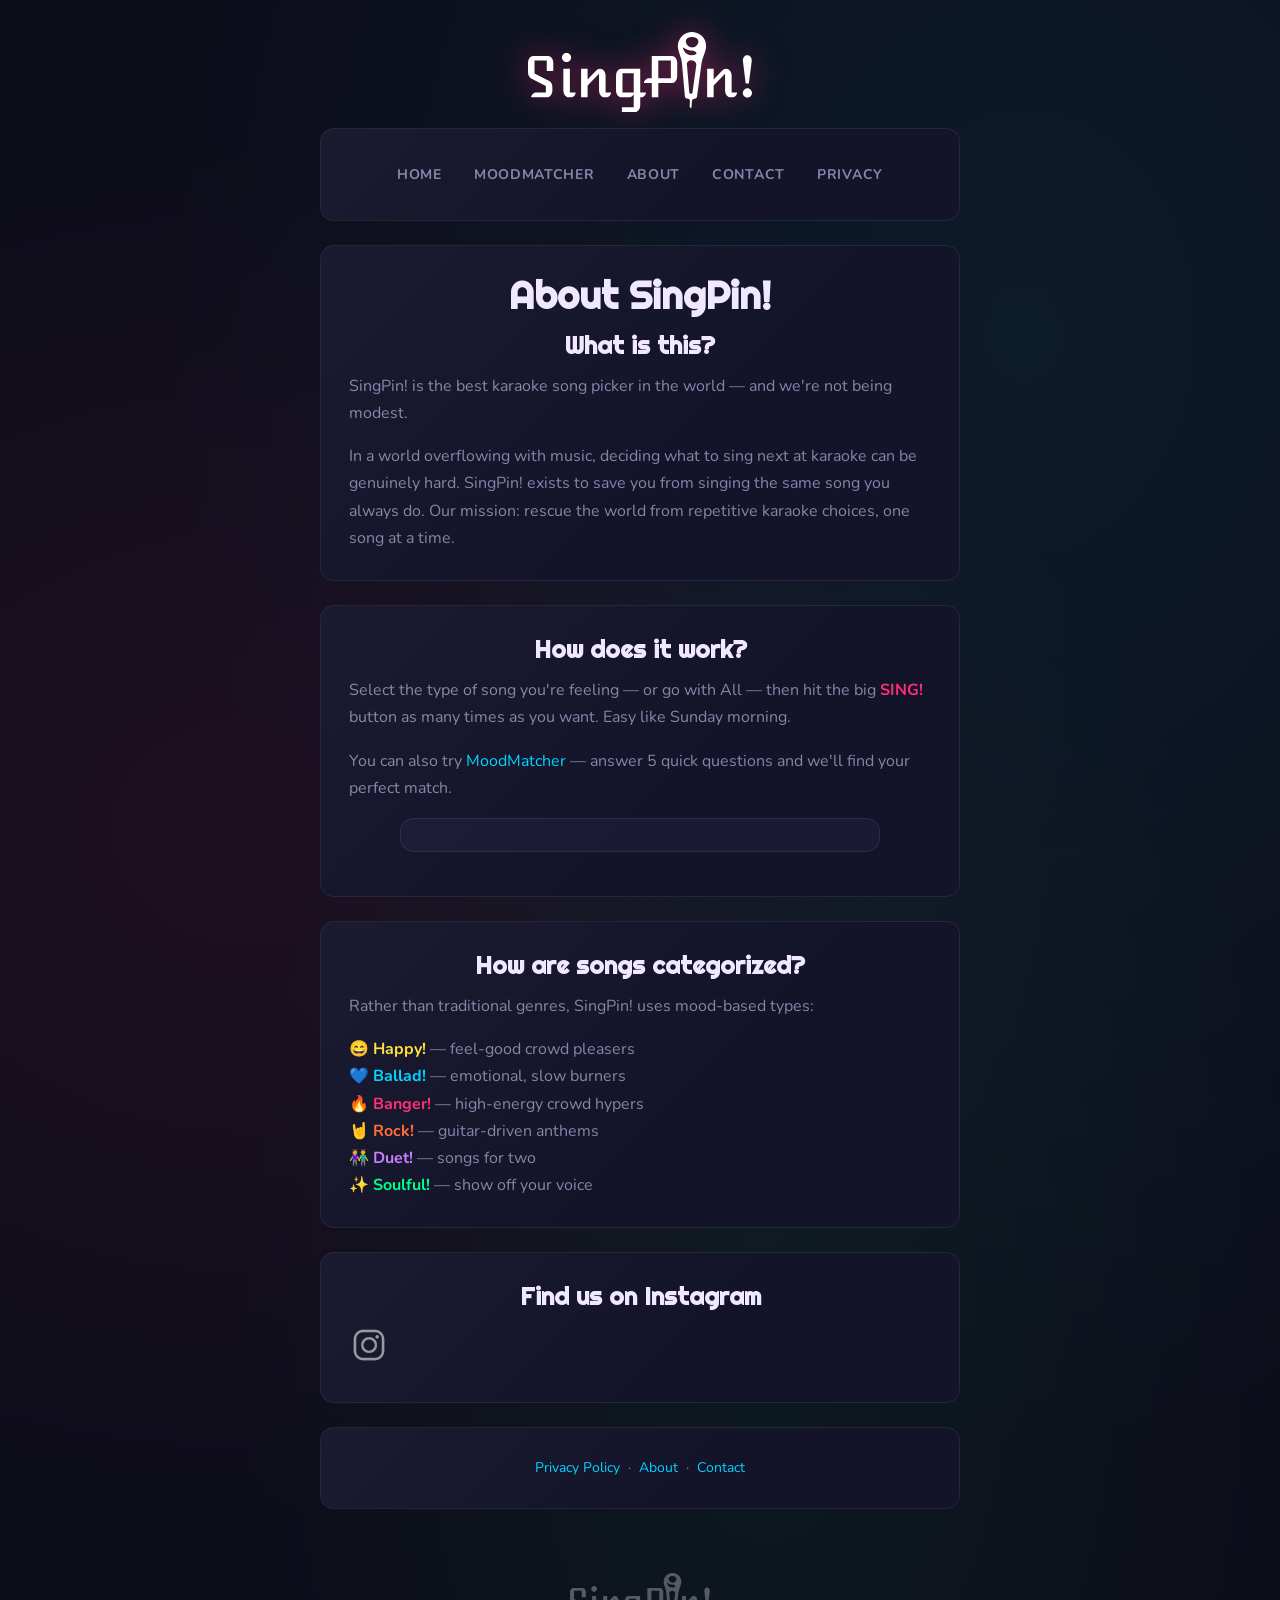
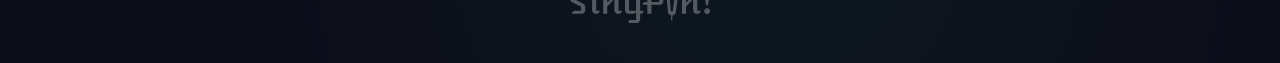
==== commit 3f8e0470: "Update about.html" ====
--- a/about.html
+++ b/about.html
@@ -1,125 +1,101 @@
 <!DOCTYPE html>
 <html lang="en">
+<head>
+  <title>SingPin! — About</title>
+  <meta charset="UTF-8">
+  <meta name="viewport" content="width=device-width, initial-scale=1.0">
+  <link rel="stylesheet" href="style.css">
+  <link rel="icon" type="image/png" href="favicon.png">
+  <link rel="apple-touch-icon" href="/apple-touch-icon.png">
+  <meta name="description" content="Learn what SingPin! is and how to use it to find your perfect karaoke song.">
 
-<head>
-	<title>SingPin! About!!</title>
-	<meta charset="UTF-8">
-	<meta name="viewport" content="width=device-width, initial-scale=1.0">
-	<link rel="stylesheet" href="style.css">
-	 <link rel="icon" type="image/png" href="favicon.png">
-	<link rel="apple-touch-icon" href="/apple-touch-icon.png">
+  <script async src="https://pagead2.googlesyndication.com/pagead/js/adsbygoogle.js?client=ca-pub-9252708748504526" crossorigin="anonymous"></script>
+  <script>
+    (function(h,o,t,j,a,r){
+      h.hj=h.hj||function(){(h.hj.q=h.hj.q||[]).push(arguments)};
+      h._hjSettings={hjid:3591001,hjsv:6};
+      a=o.getElementsByTagName('head')[0];
+      r=o.createElement('script');r.async=1;
+      r.src=t+h._hjSettings.hjid+j+h._hjSettings.hjsv;
+      a.appendChild(r);
+    })(window,document,'https://static.hotjar.com/c/hotjar-','.js?sv=');
+  </script>
+  <script async src="https://www.googletagmanager.com/gtag/js?id=G-ZWRV1ZH9BE"></script>
+  <script>
+    window.dataLayer = window.dataLayer || [];
+    function gtag(){dataLayer.push(arguments);}
+    gtag('js', new Date());
+    gtag('config', 'G-ZWRV1ZH9BE');
+  </script>
+</head>
 
-	<script async src="https://pagead2.googlesyndication.com/pagead/js/adsbygoogle.js?client=ca-pub-9252708748504526"
-     crossorigin="anonymous"></script>
-
-	<meta name="description" content="This is page describes what Singpin! is and how to use it!">
-
-	<!-- Hotjar Tracking Code for https://www.singpin.app/ -->
-<script>
-    (function(h,o,t,j,a,r){
-        h.hj=h.hj||function(){(h.hj.q=h.hj.q||[]).push(arguments)};
-        h._hjSettings={hjid:3591001,hjsv:6};
-        a=o.getElementsByTagName('head')[0];
-        r=o.createElement('script');r.async=1;
-        r.src=t+h._hjSettings.hjid+j+h._hjSettings.hjsv;
-        a.appendChild(r);
-    })(window,document,'https://static.hotjar.com/c/hotjar-','.js?sv=');
-</script>
-
-</head>
-	
 <header>
-  <img src="dinh.svg" alt="Logo with the name SingPin! ">
+  <img src="dinh.svg" alt="SingPin! logo">
 </header>
 
-		<div class="container">
-<nav class="navigation">
-	<ul>
-		<li><a href="index.html">Home</a></li>
-		<li><a href="about.html">About</a></li>
-		<li><a href="contact.html">Contact</a></li>
-		<li><a href="privacy-policy.html">Privacy Policy</a></li>
-	</ul>
-</nav>
-	</div>
+<div class="container">
+  <nav class="navigation">
+    <ul>
+      <li><a href="index.html">Home</a></li>
+      <li><a href="moodmatcher.html">MoodMatcher</a></li>
+      <li><a href="about.html">About</a></li>
+      <li><a href="contact.html">Contact</a></li>
+      <li><a href="privacy-policy.html">Privacy</a></li>
+    </ul>
+  </nav>
+</div>
 
-<!-- Google tag (gtag.js) -->
-<script async src="https://www.googletagmanager.com/gtag/js?id=G-ZWRV1ZH9BE"></script>
-<script>
-  window.dataLayer = window.dataLayer || [];
-  function gtag(){dataLayer.push(arguments);}
-  gtag('js', new Date());
+<body>
+  <div class="container">
+    <h1>About SingPin!</h1>
+    <h2>What is this?</h2>
+    <p>SingPin! is the best karaoke song picker in the world — and we're not being modest.</p>
+    <p>In a world overflowing with music, deciding what to sing next at karaoke can be genuinely hard. SingPin! exists to save you from singing the same song you always do. Our mission: rescue the world from repetitive karaoke choices, one song at a time.</p>
+  </div>
 
-  gtag('config', 'G-ZWRV1ZH9BE');
-</script>
-	
-<body>
-	<div class="container">
+  <div class="container">
+    <h2>How does it work?</h2>
+    <p>Select the type of song you're feeling — or go with All — then hit the big <strong style="color:var(--neon-pink)">SING!</strong> button as many times as you want. Easy like Sunday morning.</p>
+    <p>You can also try <a href="moodmatcher.html">MoodMatcher</a> — answer 5 quick questions and we'll find your perfect match.</p>
 
-		<h1> About Singpin! </h1>
-    <h2> What is this website? </h2>
+    <blockquote class="instagram-media" data-instgrm-captioned data-instgrm-permalink="https://www.instagram.com/reel/CvXTzK8qofe/?utm_source=ig_embed&amp;utm_campaign=loading" data-instgrm-version="14" style="background:#1a1a35;border:1px solid rgba(255,255,255,0.08);border-radius:14px;margin:16px auto;max-width:480px;padding:0;width:100%;"><div style="padding:16px;"></div></blockquote>
+    <script async src="//www.instagram.com/embed.js"></script>
+  </div>
 
-    <p>SingPin! is the best karaoke song picker in the world! </p> 
+  <div class="container">
+    <h2>How are songs categorized?</h2>
+    <p>Rather than traditional genres, SingPin! uses mood-based types:</p>
+    <p>
+      <strong style="color:var(--neon-yellow)">😄 Happy!</strong> — feel-good crowd pleasers<br>
+      <strong style="color:var(--neon-blue)">💙 Ballad!</strong> — emotional, slow burners<br>
+      <strong style="color:var(--neon-pink)">🔥 Banger!</strong> — high-energy crowd hypers<br>
+      <strong style="color:#ff6b35">🤘 Rock!</strong> — guitar-driven anthems<br>
+      <strong style="color:#c77dff">👫 Duet!</strong> — songs for two<br>
+      <strong style="color:var(--neon-green)">✨ Soulful!</strong> — show off your voice
+    </p>
+  </div>
 
-    <p> In a world of music, it can often be difficult to decide which karoke song you are going to sing
-    next. To help you, inspire you and encourage you to try find and try out new karaoke songs, Singpin! has been created.
-    Our mission is to save the world from repetitive karaoke song choices, one song at the time.</p>
-  </div>
-	
-	<div class="container">
-
-      <h2> How does it work? </h2>
-    <p>To find your song, simply select the type of song you want to sing, or select all types, then press the button "SING!"
-    as many times as you want. Easy like Sunday morning!</p>
-
-  <p>You can also watch this video for instructions:</p>
-<blockquote class="instagram-media" data-instgrm-captioned data-instgrm-permalink="https://www.instagram.com/reel/CvXTzK8qofe/?utm_source=ig_embed&amp;utm_campaign=loading" data-instgrm-version="14" style=" background:#FFF; border:0; border-radius:3px; box-shadow:0 0 1px 0 rgba(0,0,0,0.5),0 1px 10px 0 rgba(0,0,0,0.15); margin: 1px; max-width:540px; min-width:326px; padding:0; width:99.375%; width:-webkit-calc(100% - 2px); width:calc(100% - 2px);"><div style="padding:16px;"> <a href="https://www.instagram.com/reel/CvXTzK8qofe/?utm_source=ig_embed&amp;utm_campaign=loading" style=" background:#FFFFFF; line-height:0; padding:0 0; text-align:center; text-decoration:none; width:100%;" target="_blank"> <div style=" display: flex; flex-direction: row; align-items: center;"> <div style="background-color: #F4F4F4; border-radius: 50%; flex-grow: 0; height: 40px; margin-right: 14px; width: 40px;"></div> <div style="display: flex; flex-direction: column; flex-grow: 1; justify-content: center;"> <div style=" background-color: #F4F4F4; border-radius: 4px; flex-grow: 0; height: 14px; margin-bottom: 6px; width: 100px;"></div> <div style=" background-color: #F4F4F4; border-radius: 4px; flex-grow: 0; height: 14px; width: 60px;"></div></div></div><div style="padding: 19% 0;"></div> <div style="display:block; height:50px; margin:0 auto 12px; width:50px;"><svg width="50px" height="50px" viewBox="0 0 60 60" version="1.1" xmlns="https://www.w3.org/2000/svg" xmlns:xlink="https://www.w3.org/1999/xlink"><g stroke="none" stroke-width="1" fill="none" fill-rule="evenodd"><g transform="translate(-511.000000, -20.000000)" fill="#000000"><g><path d="M556.869,30.41 C554.814,30.41 553.148,32.076 553.148,34.131 C553.148,36.186 554.814,37.852 556.869,37.852 C558.924,37.852 560.59,36.186 560.59,34.131 C560.59,32.076 558.924,30.41 556.869,30.41 M541,60.657 C535.114,60.657 530.342,55.887 530.342,50 C530.342,44.114 535.114,39.342 541,39.342 C546.887,39.342 551.658,44.114 551.658,50 C551.658,55.887 546.887,60.657 541,60.657 M541,33.886 C532.1,33.886 524.886,41.1 524.886,50 C524.886,58.899 532.1,66.113 541,66.113 C549.9,66.113 557.115,58.899 557.115,50 C557.115,41.1 549.9,33.886 541,33.886 M565.378,62.101 C565.244,65.022 564.756,66.606 564.346,67.663 C563.803,69.06 563.154,70.057 562.106,71.106 C561.058,72.155 560.06,72.803 558.662,73.347 C557.607,73.757 556.021,74.244 553.102,74.378 C549.944,74.521 548.997,74.552 541,74.552 C533.003,74.552 532.056,74.521 528.898,74.378 C525.979,74.244 524.393,73.757 523.338,73.347 C521.94,72.803 520.942,72.155 519.894,71.106 C518.846,70.057 518.197,69.06 517.654,67.663 C517.244,66.606 516.755,65.022 516.623,62.101 C516.479,58.943 516.448,57.996 516.448,50 C516.448,42.003 516.479,41.056 516.623,37.899 C516.755,34.978 517.244,33.391 517.654,32.338 C518.197,30.938 518.846,29.942 519.894,28.894 C520.942,27.846 521.94,27.196 523.338,26.654 C524.393,26.244 525.979,25.756 528.898,25.623 C532.057,25.479 533.004,25.448 541,25.448 C548.997,25.448 549.943,25.479 553.102,25.623 C556.021,25.756 557.607,26.244 558.662,26.654 C560.06,27.196 561.058,27.846 562.106,28.894 C563.154,29.942 563.803,30.938 564.346,32.338 C564.756,33.391 565.244,34.978 565.378,37.899 C565.522,41.056 565.552,42.003 565.552,50 C565.552,57.996 565.522,58.943 565.378,62.101 M570.82,37.631 C570.674,34.438 570.167,32.258 569.425,30.349 C568.659,28.377 567.633,26.702 565.965,25.035 C564.297,23.368 562.623,22.342 560.652,21.575 C558.743,20.834 556.562,20.326 553.369,20.18 C550.169,20.033 549.148,20 541,20 C532.853,20 531.831,20.033 528.631,20.18 C525.438,20.326 523.257,20.834 521.349,21.575 C519.376,22.342 517.703,23.368 516.035,25.035 C514.368,26.702 513.342,28.377 512.574,30.349 C511.834,32.258 511.326,34.438 511.181,37.631 C511.035,40.831 511,41.851 511,50 C511,58.147 511.035,59.17 511.181,62.369 C511.326,65.562 511.834,67.743 512.574,69.651 C513.342,71.625 514.368,73.296 516.035,74.965 C517.703,76.634 519.376,77.658 521.349,78.425 C523.257,79.167 525.438,79.673 528.631,79.82 C531.831,79.965 532.853,80.001 541,80.001 C549.148,80.001 550.169,79.965 553.369,79.82 C556.562,79.673 558.743,79.167 560.652,78.425 C562.623,77.658 564.297,76.634 565.965,74.965 C567.633,73.296 568.659,71.625 569.425,69.651 C570.167,67.743 570.674,65.562 570.82,62.369 C570.966,59.17 571,58.147 571,50 C571,41.851 570.966,40.831 570.82,37.631"></path></g></g></g></svg></div><div style="padding-top: 8px;"> <div style=" color:#3897f0; font-family:Arial,sans-serif; font-size:14px; font-style:normal; font-weight:550; line-height:18px;">Se dette innlegget på Instagram</div></div><div style="padding: 12.5% 0;"></div> <div style="display: flex; flex-direction: row; margin-bottom: 14px; align-items: center;"><div> <div style="background-color: #F4F4F4; border-radius: 50%; height: 12.5px; width: 12.5px; transform: translateX(0px) translateY(7px);"></div> <div style="background-color: #F4F4F4; height: 12.5px; transform: rotate(-45deg) translateX(3px) translateY(1px); width: 12.5px; flex-grow: 0; margin-right: 14px; margin-left: 2px;"></div> <div style="background-color: #F4F4F4; border-radius: 50%; height: 12.5px; width: 12.5px; transform: translateX(9px) translateY(-18px);"></div></div><div style="margin-left: 8px;"> <div style=" background-color: #F4F4F4; border-radius: 50%; flex-grow: 0; height: 20px; width: 20px;"></div> <div style=" width: 0; height: 0; border-top: 2px solid transparent; border-left: 6px solid #f4f4f4; border-bottom: 2px solid transparent; transform: translateX(16px) translateY(-4px) rotate(30deg)"></div></div><div style="margin-left: auto;"> <div style=" width: 0px; border-top: 8px solid #F4F4F4; border-right: 8px solid transparent; transform: translateY(16px);"></div> <div style=" background-color: #F4F4F4; flex-grow: 0; height: 12px; width: 16px; transform: translateY(-4px);"></div> <div style=" width: 0; height: 0; border-top: 8px solid #F4F4F4; border-left: 8px solid transparent; transform: translateY(-4px) translateX(8px);"></div></div></div> <div style="display: flex; flex-direction: column; flex-grow: 1; justify-content: center; margin-bottom: 24px;"> <div style=" background-color: #F4F4F4; border-radius: 4px; flex-grow: 0; height: 14px; margin-bottom: 6px; width: 224px;"></div> <div style=" background-color: #F4F4F4; border-radius: 4px; flex-grow: 0; height: 14px; width: 144px;"></div></div></a><p style=" color:#c9c8cd; font-family:Arial,sans-serif; font-size:14px; line-height:17px; margin-bottom:0; margin-top:8px; overflow:hidden; padding:8px 0 7px; text-align:center; text-overflow:ellipsis; white-space:nowrap;"><a href="https://www.instagram.com/reel/CvXTzK8qofe/?utm_source=ig_embed&amp;utm_campaign=loading" style=" color:#c9c8cd; font-family:Arial,sans-serif; font-size:14px; font-style:normal; font-weight:normal; line-height:17px; text-decoration:none;" target="_blank">Et innlegg delt av Singpin.app (@singpin.app)</a></p></div></blockquote> <script async src="//www.instagram.com/embed.js"></script>
-
-				  </div>
-
-			<div class="container">
-
-		<h2> How are the songs categorized? </h2>
-    <p>The karaoke song database used on this page consists of popular songs that can be sung at karaoke. Rather
-    than categorize them in genres, we have decided to use types of songs: "Happy!", "Ballad!", "Banger!", "Rock!", 
-    "Duet!" and "Soulful!"</p>
-      
-      <p>The songs are categorized into different types through careful consideration of the type of mood they convey. 
-      If you want to sing a happy song, the type "Happy!" is likely to provide you with a type of song you are looking after.</p>
-      
-		
-		  </div>
-	<div class="container">
-		
-		<h2>Social media</h2>
-	  <p>
-      <a aria-label="Link to instagram profile" href="https://www.instagram.com/singpin.app/" target="_blank">
-        <img src="2959748_instagram_photo_share_icon.png" alt="Instagram logo and link to account">
+  <div class="container">
+    <h2>Find us on Instagram</h2>
+    <p>
+      <a aria-label="SingPin on Instagram" href="https://www.instagram.com/singpin.app/" target="_blank">
+        <img src="2959748_instagram_photo_share_icon.png" alt="Instagram">
       </a>
     </p>
-		  </div>
+  </div>
 
-			<div class="container">
-		<h2>Information</h2>
-		
-	<p><a aria-label="Privacy policy" href="privacy-policy.html"
-		 rel="noopener noreferrer">Privacy policy</a></p>
+  <div class="container">
+    <p style="text-align:center; font-size:14px;">
+      <a href="privacy-policy.html">Privacy Policy</a> &nbsp;·&nbsp;
+      <a href="about.html">About</a> &nbsp;·&nbsp;
+      <a href="contact.html">Contact</a>
+    </p>
+  </div>
 
-    	<h2>About</h2>
-		
-	<p><a aria-label="About" href="about.html"
-		 rel="noopener noreferrer">About</a></p>
+  <script src="script.js"></script>
+</body>
 
-    <p><a aria-label="Contact" href="contact.html"
-		 rel="noopener noreferrer">Contact</a></p>
-
-		</div>
-
-
-	<script src="script.js"></script>	
-</body>
-		<footer>
-  <img src="dinh.svg" alt="Logo with the name SingPin! ">
+<footer>
+  <img src="dinh.svg" alt="SingPin! logo">
 </footer>
-
 </html>
--- a/style.css
+++ b/style.css
@@ -1,210 +1,385 @@
-/* General styles */
+@import url('https://fonts.googleapis.com/css2?family=Righteous&family=Nunito:wght@400;600;700;900&display=swap');
+
+/* ===== CSS Variables ===== */
+:root {
+  --bg: #0d0d1a;
+  --surface: #13132a;
+  --surface2: #1a1a35;
+  --neon-pink: #ff2d78;
+  --neon-blue: #00d4ff;
+  --neon-green: #00ff88;
+  --neon-yellow: #ffe033;
+  --text: #f0e8ff;
+  --text-muted: #8a82a8;
+  --border: rgba(255,255,255,0.08);
+  --glow-pink: 0 0 20px rgba(255,45,120,0.5), 0 0 60px rgba(255,45,120,0.2);
+  --glow-blue: 0 0 20px rgba(0,212,255,0.5), 0 0 60px rgba(0,212,255,0.2);
+  --glow-green: 0 0 20px rgba(0,255,136,0.5), 0 0 60px rgba(0,255,136,0.2);
+  --radius: 14px;
+}
+
+/* ===== Reset & Base ===== */
+*, *::before, *::after { box-sizing: border-box; margin: 0; padding: 0; }
+
 body {
-  font-family: Open-sans, sans-serif;
-  background-color: #f5f5f5;
-  margin: 0;
-  padding: 0;
-}
-
-.container {
-  max-width: 600px;
-  margin: 0 auto;
-  padding: 20px;
-  text-align: center;
-  background-color: #fff;
-  box-shadow: 0px 0px 10px rgba(0, 0, 0, 0.2);
-  margin-top: 30px;
-  border-radius: 10px;
-
-}
-
+  font-family: 'Nunito', sans-serif;
+  background-color: var(--bg);
+  background-image:
+    radial-gradient(ellipse at 20% 50%, rgba(255,45,120,0.07) 0%, transparent 60%),
+    radial-gradient(ellipse at 80% 20%, rgba(0,212,255,0.07) 0%, transparent 60%),
+    radial-gradient(ellipse at 60% 80%, rgba(0,255,136,0.05) 0%, transparent 50%);
+  color: var(--text);
+  min-height: 100vh;
+}
+
+/* ===== Layout ===== */
 header {
   display: flex;
   justify-content: center;
   align-items: center;
-  height: 100px;
-  margin-top: 30px;
+  padding: 32px 20px 16px;
 }
 
 header img {
-  max-height: 100%;
-  max-width: 100%;
+  max-height: 80px;
+  max-width: 280px;
+  /* Invert and recolor logo for dark bg */
+  filter: brightness(0) invert(1) drop-shadow(0 0 16px rgba(255,45,120,0.6));
 }
 
 footer {
   display: flex;
   justify-content: center;
   align-items: center;
-  height: 100px;
-  margin-top: 30px;
-  margin-bottom: 30px;
-
+  padding: 40px 20px;
 }
 
 footer img {
-  max-height: 70%;
-  max-width: 70%;
-}
-
-
+  max-height: 50px;
+  max-width: 200px;
+  filter: brightness(0) invert(1) opacity(0.3);
+}
+
+.container {
+  max-width: 640px;
+  margin: 0 auto 24px;
+  padding: 28px 28px;
+  background: var(--surface);
+  border: 1px solid var(--border);
+  border-radius: var(--radius);
+  position: relative;
+  overflow: hidden;
+}
+
+.container::before {
+  content: '';
+  position: absolute;
+  inset: 0;
+  background: linear-gradient(135deg, rgba(255,255,255,0.03) 0%, transparent 60%);
+  pointer-events: none;
+}
+
+/* ===== Navigation ===== */
+.navigation ul {
+  list-style: none;
+  display: flex;
+  flex-wrap: wrap;
+  justify-content: center;
+  gap: 4px;
+}
+
+.navigation ul li a {
+  display: block;
+  color: var(--text-muted);
+  padding: 8px 14px;
+  text-decoration: none;
+  font-size: 14px;
+  font-weight: 700;
+  letter-spacing: 0.05em;
+  text-transform: uppercase;
+  border-radius: 6px;
+  transition: color 0.2s, background 0.2s;
+}
+
+.navigation ul li a:hover {
+  color: var(--neon-pink);
+  background: rgba(255,45,120,0.1);
+}
+
+/* ===== Typography ===== */
 h1 {
-  font-size: 35px;
-  text-align: center;
-  margin-top: 0;
+  font-family: 'Righteous', cursive;
+  font-size: clamp(26px, 6vw, 38px);
+  text-align: center;
+  color: var(--text);
+  line-height: 1.15;
+  margin-bottom: 12px;
 }
 
 h2 {
-  font-size: 30px;
-  text-align: center;
-  margin-top: 0;
-}
+  font-family: 'Righteous', cursive;
+  font-size: clamp(18px, 4vw, 24px);
+  text-align: center;
+  color: var(--text);
+  margin-bottom: 12px;
+  line-height: 1.3;
+}
+
 h3 {
-  font-size: 26px;
-  text-align: center;
-  margin-top: 10px;
-  margin-bottom: 10px;
-
-}
-
+  font-size: 18px;
+  text-align: center;
+  color: var(--text-muted);
+  margin: 20px 0 0;
+  font-weight: 600;
+}
 
 p {
-  font-size: 22px;
-  margin-bottom: 30px;
-}
-
-/* Button styles */
-select,
-button {
+  font-size: 16px;
+  line-height: 1.7;
+  color: var(--text-muted);
+  margin-bottom: 16px;
+}
+
+p:last-child { margin-bottom: 0; }
+
+a { color: var(--neon-blue); text-decoration: none; }
+a:hover { text-decoration: underline; }
+
+ol {
+  font-size: 16px;
+  color: var(--text-muted);
+  line-height: 1.8;
+  padding-left: 20px;
+}
+
+/* ===== Genre Buttons ===== */
+.btn-group {
+  display: flex;
+  flex-wrap: wrap;
+  justify-content: center;
+  gap: 10px;
+  margin: 20px 0;
+}
+
+.genre-btn {
+  display: inline-flex;
+  align-items: center;
+  justify-content: center;
+  padding: 10px 18px;
+  font-family: 'Nunito', sans-serif;
+  font-size: 15px;
+  font-weight: 900;
+  color: var(--text-muted);
+  background: var(--surface2);
+  border: 2px solid var(--border);
+  border-radius: 50px;
+  cursor: pointer;
+  transition: all 0.2s ease;
+  letter-spacing: 0.03em;
+  width: auto;
+  margin: 0;
+}
+
+.genre-btn:hover {
+  color: var(--text);
+  border-color: rgba(255,255,255,0.25);
+  transform: translateY(-2px);
+}
+
+.genre-btn.active {
+  background: var(--neon-pink);
+  border-color: var(--neon-pink);
+  color: #fff;
+  box-shadow: var(--glow-pink);
+  transform: translateY(-2px);
+}
+
+/* Color per type */
+.genre-btn[data-type="Happy!"]:hover,
+.genre-btn[data-type="Happy!"].active { background: var(--neon-yellow); border-color: var(--neon-yellow); color: #111; box-shadow: 0 0 20px rgba(255,224,51,0.5); }
+.genre-btn[data-type="Ballad!"]:hover,
+.genre-btn[data-type="Ballad!"].active { background: var(--neon-blue); border-color: var(--neon-blue); color: #111; box-shadow: var(--glow-blue); }
+.genre-btn[data-type="Banger!"]:hover,
+.genre-btn[data-type="Banger!"].active { background: var(--neon-pink); border-color: var(--neon-pink); color: #fff; box-shadow: var(--glow-pink); }
+.genre-btn[data-type="Rock!"]:hover,
+.genre-btn[data-type="Rock!"].active { background: #ff6b35; border-color: #ff6b35; color: #fff; box-shadow: 0 0 20px rgba(255,107,53,0.5); }
+.genre-btn[data-type="Duet!"]:hover,
+.genre-btn[data-type="Duet!"].active { background: #c77dff; border-color: #c77dff; color: #fff; box-shadow: 0 0 20px rgba(199,125,255,0.5); }
+.genre-btn[data-type="Soulful!"]:hover,
+.genre-btn[data-type="Soulful!"].active { background: var(--neon-green); border-color: var(--neon-green); color: #111; box-shadow: var(--glow-green); }
+
+/* ===== SING! Button ===== */
+.select-btn {
   display: block;
   width: 100%;
-  padding: 10px;
-  margin-bottom: 20px;
-  font-size: 30px;
-  border-radius: 5px;
+  margin: 20px 0 10px;
+  padding: 20px;
+  font-family: 'Righteous', cursive;
+  font-size: 32px;
+  font-weight: 400;
+  letter-spacing: 0.12em;
+  color: #fff;
+  background: linear-gradient(135deg, var(--neon-pink) 0%, #c400a8 100%);
   border: none;
-  background-color: #eee;
-}
-
-select:focus,
-button:focus {
-  outline: none;
-}
-
-.genre-btn {
-  display: inline-block;
-  margin: 10px;
-  padding: 10px;
-  font-size: 20px;
-  font-weight: bold;
-  color: white;
-  background-color: #6c757d;
-  border: none;
-  border-radius: 5px;
+  border-radius: 50px;
   cursor: pointer;
-  transition: all 0.2s ease-in-out;
-  width: 200px;
-}
-
-.genre-btn.active {
-  background-color: #0077cc;
-  color: #fff;
-}
-
-.select-btn {
-  display: block;
-  margin: 20px auto;
-  padding: 20px 35px;
-  font-size: 35px;
-  font-weight: bold;
-  color: white;
-  background-color: #3E7C41;
-  border: none;
-  border-radius: 5px;
-  cursor: pointer;
-  transition: all 0.2s ease-in-out;
-  text-transform: uppercase;
-}
+  box-shadow: var(--glow-pink), inset 0 1px 0 rgba(255,255,255,0.2);
+  transition: all 0.15s ease;
+  position: relative;
+  overflow: hidden;
+}
+
+.select-btn::after {
+  content: '';
+  position: absolute;
+  top: 0; left: -100%;
+  width: 60%;
+  height: 100%;
+  background: linear-gradient(90deg, transparent, rgba(255,255,255,0.15), transparent);
+  transition: left 0.5s ease;
+}
+
+.select-btn:hover::after { left: 150%; }
 
 .select-btn:hover {
-  background-color: #23923d;
+  transform: translateY(-3px);
+  box-shadow: 0 0 30px rgba(255,45,120,0.7), 0 0 80px rgba(255,45,120,0.3), inset 0 1px 0 rgba(255,255,255,0.2);
 }
 
 .select-btn:active {
-  transform: translateY(8px);
-}
-
-
+  transform: translateY(2px);
+  box-shadow: var(--glow-pink);
+}
+
+/* ===== Song Result ===== */
 #song-result {
-	font-size: 30px;
-	margin-top: 20px;
-}
-
-@media screen and (min-width: 767px) {
-  /* General styles */
-  .container {
-    padding: 30px;
-	  margin-bottom: 40px;
-  }
-	
-  #song-result {
-	font-size: 25px;
-	margin-top: 20px;
-}
-	
-	 .header {
-    height: 150px;
-    margin-top: 20px;
-  }
-
-
-  /* Button styles */
-  .genre-btn {
-    margin: 10px;
-    width: 120px;
-    height: 40px;
-  }
- 
-
-  .select-btn {
-    padding: 10px 20px;
-    font-size: 25px;
-    font-weight: bold;
-    text-transform: uppercase;
-  }
-}
-
+  font-size: 18px;
+  text-align: center;
+  color: var(--text);
+  min-height: 40px;
+  padding: 16px;
+  border-radius: 10px;
+  background: rgba(255,255,255,0.04);
+  border: 1px solid var(--border);
+  line-height: 1.5;
+  transition: all 0.3s ease;
+}
+
+#song-result b { color: var(--neon-blue); }
+#song-result i b { color: var(--neon-green); }
+
+/* ===== Song Count / Stats ===== */
+#result {
+  font-size: 18px;
+  color: var(--neon-green);
+  font-weight: 700;
+  text-align: center;
+  margin-bottom: 8px;
+}
 
 #type-count {
   list-style: none;
-  font-size: 25px;
+  padding: 0;
+  display: grid;
+  grid-template-columns: 1fr 1fr;
+  gap: 8px;
 }
 
 #type-count li {
-  margin-bottom: 10px;
-}
-
-.navigation ul {
-  list-style-type: none;
-  margin: 0;
-  padding: 0;
-  display: flex;
-  justify-content: center;
-}
-
-.navigation ul li {
-  margin: 0;
-  padding: 0;
-}
-
-.navigation ul li a {
+  font-size: 14px;
+  color: var(--text-muted);
+  background: var(--surface2);
+  border-radius: 8px;
+  padding: 8px 14px;
+  text-align: center;
+  font-weight: 700;
+}
+
+/* ===== Select / Form Elements ===== */
+select {
   display: block;
-  color: black;
-  text-align: center;
-  padding: 14px 20px;
-  text-decoration: none;
-  font-size: 18px;
-}
-
-.navigation ul li a:hover {
-  background-color: #575757;
-}
+  width: 100%;
+  padding: 12px 16px;
+  margin-bottom: 16px;
+  font-family: 'Nunito', sans-serif;
+  font-size: 15px;
+  font-weight: 700;
+  color: var(--text);
+  background: var(--surface2);
+  border: 2px solid var(--border);
+  border-radius: 10px;
+  appearance: none;
+  background-image: url("data:image/svg+xml,%3Csvg xmlns='http://www.w3.org/2000/svg' width='12' height='8' viewBox='0 0 12 8'%3E%3Cpath d='M1 1l5 5 5-5' stroke='%238a82a8' stroke-width='2' fill='none' stroke-linecap='round'/%3E%3C/svg%3E");
+  background-repeat: no-repeat;
+  background-position: right 16px center;
+  cursor: pointer;
+  transition: border-color 0.2s;
+}
+
+select:focus {
+  outline: none;
+  border-color: var(--neon-pink);
+}
+
+select option {
+  background: var(--surface2);
+  color: var(--text);
+}
+
+.question p {
+  font-size: 15px;
+  font-weight: 700;
+  color: var(--text);
+  margin-bottom: 8px;
+}
+
+/* ===== Social + Info sections ===== */
+.container img[alt*="Instagram"] {
+  width: 40px;
+  height: 40px;
+  filter: brightness(0) invert(0.6);
+  transition: filter 0.2s;
+}
+
+.container img[alt*="Instagram"]:hover {
+  filter: brightness(0) saturate(100%) invert(25%) sepia(100%) saturate(3000%) hue-rotate(320deg);
+}
+
+/* ===== Animations ===== */
+@keyframes fadeInUp {
+  from { opacity: 0; transform: translateY(16px); }
+  to   { opacity: 1; transform: translateY(0); }
+}
+
+@keyframes pulse-glow {
+  0%, 100% { box-shadow: var(--glow-pink), inset 0 1px 0 rgba(255,255,255,0.2); }
+  50%       { box-shadow: 0 0 40px rgba(255,45,120,0.8), 0 0 100px rgba(255,45,120,0.4), inset 0 1px 0 rgba(255,255,255,0.2); }
+}
+
+.container { animation: fadeInUp 0.4s ease both; }
+.container:nth-child(2) { animation-delay: 0.05s; }
+.container:nth-child(3) { animation-delay: 0.1s; }
+.container:nth-child(4) { animation-delay: 0.15s; }
+
+.select-btn { animation: pulse-glow 3s ease-in-out infinite; }
+.select-btn:hover { animation: none; }
+
+/* ===== Result flash ===== */
+@keyframes resultFlash {
+  0%   { background: rgba(0,212,255,0.15); }
+  100% { background: rgba(255,255,255,0.04); }
+}
+
+#song-result.flash { animation: resultFlash 0.5s ease; }
+
+/* ===== Responsive ===== */
+@media (max-width: 680px) {
+  .container { margin: 0 12px 20px; padding: 22px 18px; }
+  header { padding: 24px 16px 12px; }
+}
+
+@media (max-width: 420px) {
+  .genre-btn { font-size: 13px; padding: 9px 14px; }
+  .select-btn { font-size: 26px; padding: 16px; }
+  #type-count { grid-template-columns: 1fr; }
+}
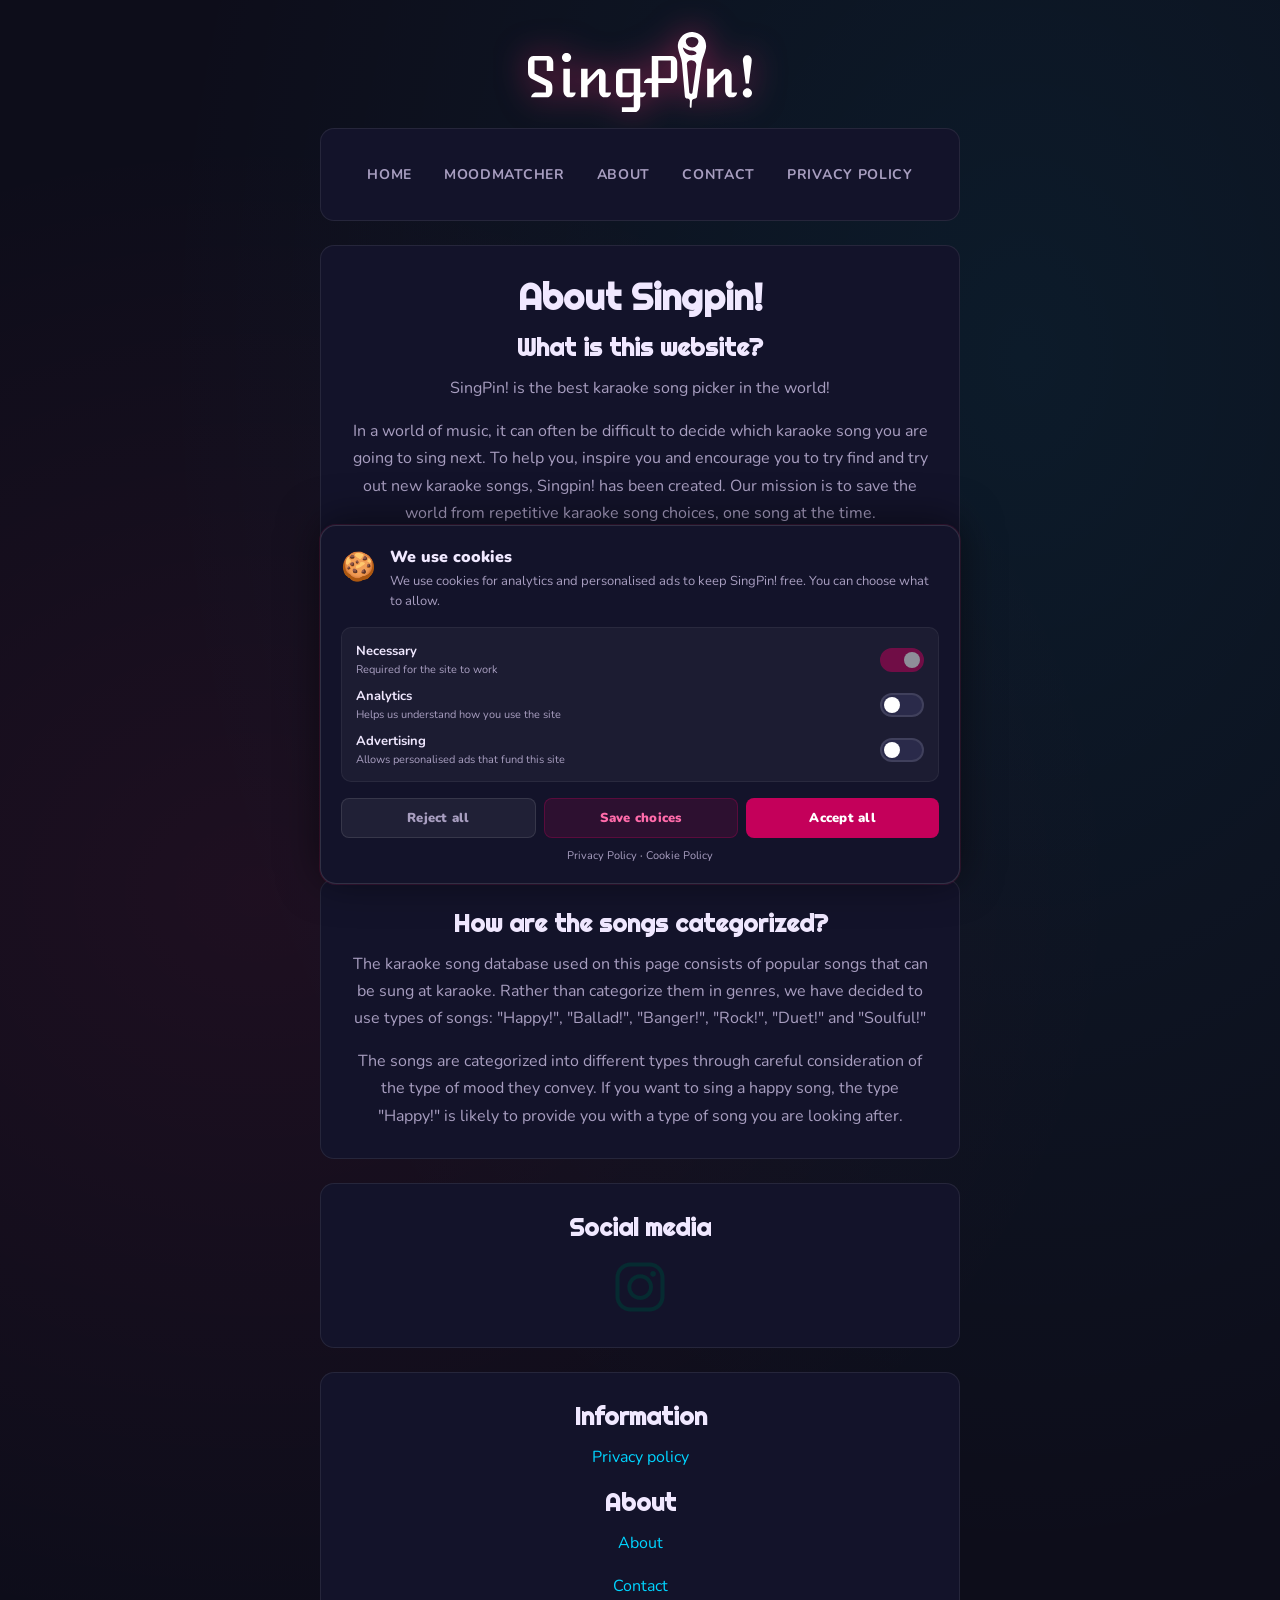
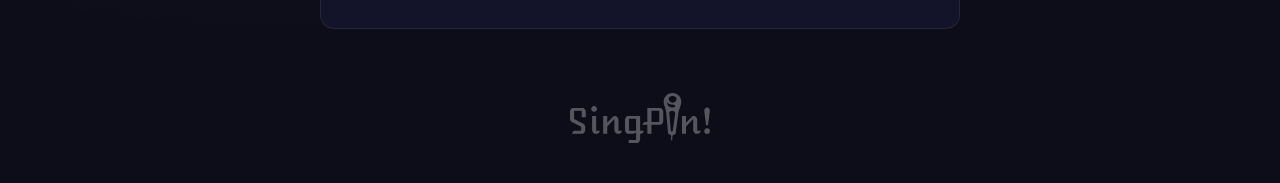
==== commit 56bf2db3: "Update about.html" ====
--- a/about.html
+++ b/about.html
@@ -1,36 +1,19 @@
 <!DOCTYPE html>
 <html lang="en">
 <head>
-  <title>SingPin! — About</title>
+  <title>SingPin! About!!</title>
   <meta charset="UTF-8">
   <meta name="viewport" content="width=device-width, initial-scale=1.0">
-  <link rel="stylesheet" href="style.css">
+  <meta name="description" content="This page describes what Singpin! is and how to use it!">
   <link rel="icon" type="image/png" href="favicon.png">
   <link rel="apple-touch-icon" href="/apple-touch-icon.png">
-  <meta name="description" content="Learn what SingPin! is and how to use it to find your perfect karaoke song.">
-
-  <script async src="https://pagead2.googlesyndication.com/pagead/js/adsbygoogle.js?client=ca-pub-9252708748504526" crossorigin="anonymous"></script>
-  <script>
-    (function(h,o,t,j,a,r){
-      h.hj=h.hj||function(){(h.hj.q=h.hj.q||[]).push(arguments)};
-      h._hjSettings={hjid:3591001,hjsv:6};
-      a=o.getElementsByTagName('head')[0];
-      r=o.createElement('script');r.async=1;
-      r.src=t+h._hjSettings.hjid+j+h._hjSettings.hjsv;
-      a.appendChild(r);
-    })(window,document,'https://static.hotjar.com/c/hotjar-','.js?sv=');
-  </script>
-  <script async src="https://www.googletagmanager.com/gtag/js?id=G-ZWRV1ZH9BE"></script>
-  <script>
-    window.dataLayer = window.dataLayer || [];
-    function gtag(){dataLayer.push(arguments);}
-    gtag('js', new Date());
-    gtag('config', 'G-ZWRV1ZH9BE');
-  </script>
+  <link rel="stylesheet" href="style.css">
+  <link rel="stylesheet" href="cookie-consent.css">
+  <script src="cookie-consent.js"></script>
 </head>
 
 <header>
-  <img src="dinh.svg" alt="SingPin! logo">
+  <img src="dinh.svg" alt="Logo with the name SingPin!">
 </header>
 
 <div class="container">
@@ -40,62 +23,54 @@
       <li><a href="moodmatcher.html">MoodMatcher</a></li>
       <li><a href="about.html">About</a></li>
       <li><a href="contact.html">Contact</a></li>
-      <li><a href="privacy-policy.html">Privacy</a></li>
+      <li><a href="privacy-policy.html">Privacy Policy</a></li>
     </ul>
   </nav>
 </div>
 
 <body>
   <div class="container">
-    <h1>About SingPin!</h1>
-    <h2>What is this?</h2>
-    <p>SingPin! is the best karaoke song picker in the world — and we're not being modest.</p>
-    <p>In a world overflowing with music, deciding what to sing next at karaoke can be genuinely hard. SingPin! exists to save you from singing the same song you always do. Our mission: rescue the world from repetitive karaoke choices, one song at a time.</p>
+    <h1>About Singpin!</h1>
+    <h2>What is this website?</h2>
+    <p>SingPin! is the best karaoke song picker in the world!</p>
+    <p>In a world of music, it can often be difficult to decide which karaoke song you are going to sing next. To help you, inspire you and encourage you to try find and try out new karaoke songs, Singpin! has been created. Our mission is to save the world from repetitive karaoke song choices, one song at the time.</p>
   </div>
 
   <div class="container">
     <h2>How does it work?</h2>
-    <p>Select the type of song you're feeling — or go with All — then hit the big <strong style="color:var(--neon-pink)">SING!</strong> button as many times as you want. Easy like Sunday morning.</p>
-    <p>You can also try <a href="moodmatcher.html">MoodMatcher</a> — answer 5 quick questions and we'll find your perfect match.</p>
-
-    <blockquote class="instagram-media" data-instgrm-captioned data-instgrm-permalink="https://www.instagram.com/reel/CvXTzK8qofe/?utm_source=ig_embed&amp;utm_campaign=loading" data-instgrm-version="14" style="background:#1a1a35;border:1px solid rgba(255,255,255,0.08);border-radius:14px;margin:16px auto;max-width:480px;padding:0;width:100%;"><div style="padding:16px;"></div></blockquote>
+    <p>To find your song, simply select the type of song you want to sing, or select all types, then press the button "SING!" as many times as you want. Easy like Sunday morning!</p>
+    <p>You can also watch this video for instructions:</p>
+    <blockquote class="instagram-media" data-instgrm-captioned data-instgrm-permalink="https://www.instagram.com/reel/CvXTzK8qofe/?utm_source=ig_embed&amp;utm_campaign=loading" data-instgrm-version="14" style="background:#FFF;border:0;border-radius:3px;box-shadow:0 0 1px 0 rgba(0,0,0,0.5),0 1px 10px 0 rgba(0,0,0,0.15);margin:1px;max-width:540px;min-width:326px;padding:0;width:99.375%;"><div style="padding:16px;"></div></blockquote>
     <script async src="//www.instagram.com/embed.js"></script>
   </div>
 
   <div class="container">
-    <h2>How are songs categorized?</h2>
-    <p>Rather than traditional genres, SingPin! uses mood-based types:</p>
-    <p>
-      <strong style="color:var(--neon-yellow)">😄 Happy!</strong> — feel-good crowd pleasers<br>
-      <strong style="color:var(--neon-blue)">💙 Ballad!</strong> — emotional, slow burners<br>
-      <strong style="color:var(--neon-pink)">🔥 Banger!</strong> — high-energy crowd hypers<br>
-      <strong style="color:#ff6b35">🤘 Rock!</strong> — guitar-driven anthems<br>
-      <strong style="color:#c77dff">👫 Duet!</strong> — songs for two<br>
-      <strong style="color:var(--neon-green)">✨ Soulful!</strong> — show off your voice
-    </p>
+    <h2>How are the songs categorized?</h2>
+    <p>The karaoke song database used on this page consists of popular songs that can be sung at karaoke. Rather than categorize them in genres, we have decided to use types of songs: "Happy!", "Ballad!", "Banger!", "Rock!", "Duet!" and "Soulful!"</p>
+    <p>The songs are categorized into different types through careful consideration of the type of mood they convey. If you want to sing a happy song, the type "Happy!" is likely to provide you with a type of song you are looking after.</p>
   </div>
 
   <div class="container">
-    <h2>Find us on Instagram</h2>
+    <h2>Social media</h2>
     <p>
-      <a aria-label="SingPin on Instagram" href="https://www.instagram.com/singpin.app/" target="_blank">
-        <img src="2959748_instagram_photo_share_icon.png" alt="Instagram">
+      <a aria-label="Link to instagram profile" href="https://www.instagram.com/singpin.app/" target="_blank">
+        <img src="2959748_instagram_photo_share_icon.png" alt="Instagram logo and link to account">
       </a>
     </p>
   </div>
 
   <div class="container">
-    <p style="text-align:center; font-size:14px;">
-      <a href="privacy-policy.html">Privacy Policy</a> &nbsp;·&nbsp;
-      <a href="about.html">About</a> &nbsp;·&nbsp;
-      <a href="contact.html">Contact</a>
-    </p>
+    <h2>Information</h2>
+    <p><a aria-label="Privacy policy" href="privacy-policy.html" rel="noopener noreferrer">Privacy policy</a></p>
+    <h2>About</h2>
+    <p><a aria-label="About" href="about.html" rel="noopener noreferrer">About</a></p>
+    <p><a aria-label="Contact" href="contact.html" rel="noopener noreferrer">Contact</a></p>
   </div>
 
   <script src="script.js"></script>
 </body>
 
 <footer>
-  <img src="dinh.svg" alt="SingPin! logo">
+  <img src="dinh.svg" alt="Logo with the name SingPin!">
 </footer>
 </html>
--- a/style.css
+++ b/style.css
@@ -1,6 +1,5 @@
 @import url('https://fonts.googleapis.com/css2?family=Righteous&family=Nunito:wght@400;600;700;900&display=swap');
 
-/* ===== CSS Variables ===== */
 :root {
   --bg: #0d0d1a;
   --surface: #13132a;
@@ -10,15 +9,11 @@
   --neon-green: #00ff88;
   --neon-yellow: #ffe033;
   --text: #f0e8ff;
-  --text-muted: #8a82a8;
+  --text-muted: #a89ec0;
   --border: rgba(255,255,255,0.08);
-  --glow-pink: 0 0 20px rgba(255,45,120,0.5), 0 0 60px rgba(255,45,120,0.2);
-  --glow-blue: 0 0 20px rgba(0,212,255,0.5), 0 0 60px rgba(0,212,255,0.2);
-  --glow-green: 0 0 20px rgba(0,255,136,0.5), 0 0 60px rgba(0,255,136,0.2);
   --radius: 14px;
 }
 
-/* ===== Reset & Base ===== */
 *, *::before, *::after { box-sizing: border-box; margin: 0; padding: 0; }
 
 body {
@@ -26,13 +21,11 @@
   background-color: var(--bg);
   background-image:
     radial-gradient(ellipse at 20% 50%, rgba(255,45,120,0.07) 0%, transparent 60%),
-    radial-gradient(ellipse at 80% 20%, rgba(0,212,255,0.07) 0%, transparent 60%),
-    radial-gradient(ellipse at 60% 80%, rgba(0,255,136,0.05) 0%, transparent 50%);
+    radial-gradient(ellipse at 80% 20%, rgba(0,212,255,0.07) 0%, transparent 60%);
   color: var(--text);
   min-height: 100vh;
 }
 
-/* ===== Layout ===== */
 header {
   display: flex;
   justify-content: center;
@@ -43,7 +36,6 @@
 header img {
   max-height: 80px;
   max-width: 280px;
-  /* Invert and recolor logo for dark bg */
   filter: brightness(0) invert(1) drop-shadow(0 0 16px rgba(255,45,120,0.6));
 }
 
@@ -63,29 +55,55 @@
 .container {
   max-width: 640px;
   margin: 0 auto 24px;
-  padding: 28px 28px;
+  padding: 28px;
   background: var(--surface);
   border: 1px solid var(--border);
   border-radius: var(--radius);
-  position: relative;
-  overflow: hidden;
-}
-
-.container::before {
-  content: '';
-  position: absolute;
-  inset: 0;
-  background: linear-gradient(135deg, rgba(255,255,255,0.03) 0%, transparent 60%);
-  pointer-events: none;
-}
-
-/* ===== Navigation ===== */
+  text-align: center;
+}
+
+h1 {
+  font-family: 'Righteous', cursive;
+  font-size: clamp(24px, 6vw, 36px);
+  color: var(--text);
+  margin-bottom: 12px;
+}
+
+h2 {
+  font-family: 'Righteous', cursive;
+  font-size: clamp(18px, 4vw, 24px);
+  color: var(--text);
+  margin-bottom: 12px;
+}
+
+h3 {
+  font-size: 17px;
+  color: var(--text-muted);
+  margin: 16px 0 0;
+  font-weight: 600;
+}
+
+p {
+  font-size: 16px;
+  line-height: 1.7;
+  color: var(--text-muted);
+  margin-bottom: 16px;
+}
+
+p:last-child { margin-bottom: 0; }
+
+a { color: var(--neon-blue); text-decoration: none; }
+a:hover { text-decoration: underline; }
+
+/* Navigation */
 .navigation ul {
   list-style: none;
   display: flex;
   flex-wrap: wrap;
   justify-content: center;
   gap: 4px;
+  padding: 0;
+  margin: 0;
 }
 
 .navigation ul li a {
@@ -102,57 +120,12 @@
 }
 
 .navigation ul li a:hover {
-  color: var(--neon-pink);
-  background: rgba(255,45,120,0.1);
-}
-
-/* ===== Typography ===== */
-h1 {
-  font-family: 'Righteous', cursive;
-  font-size: clamp(26px, 6vw, 38px);
-  text-align: center;
-  color: var(--text);
-  line-height: 1.15;
-  margin-bottom: 12px;
-}
-
-h2 {
-  font-family: 'Righteous', cursive;
-  font-size: clamp(18px, 4vw, 24px);
-  text-align: center;
-  color: var(--text);
-  margin-bottom: 12px;
-  line-height: 1.3;
-}
-
-h3 {
-  font-size: 18px;
-  text-align: center;
-  color: var(--text-muted);
-  margin: 20px 0 0;
-  font-weight: 600;
-}
-
-p {
-  font-size: 16px;
-  line-height: 1.7;
-  color: var(--text-muted);
-  margin-bottom: 16px;
-}
-
-p:last-child { margin-bottom: 0; }
-
-a { color: var(--neon-blue); text-decoration: none; }
-a:hover { text-decoration: underline; }
-
-ol {
-  font-size: 16px;
-  color: var(--text-muted);
-  line-height: 1.8;
-  padding-left: 20px;
-}
-
-/* ===== Genre Buttons ===== */
+  color: #fff;
+  background: rgba(255,45,120,0.2);
+  text-decoration: none;
+}
+
+/* Genre buttons */
 .btn-group {
   display: flex;
   flex-wrap: wrap;
@@ -169,46 +142,31 @@
   font-family: 'Nunito', sans-serif;
   font-size: 15px;
   font-weight: 900;
-  color: var(--text-muted);
+  color: var(--text);
   background: var(--surface2);
   border: 2px solid var(--border);
   border-radius: 50px;
   cursor: pointer;
   transition: all 0.2s ease;
-  letter-spacing: 0.03em;
   width: auto;
   margin: 0;
 }
 
 .genre-btn:hover {
   color: var(--text);
-  border-color: rgba(255,255,255,0.25);
+  border-color: rgba(255,255,255,0.3);
   transform: translateY(-2px);
 }
 
 .genre-btn.active {
-  background: var(--neon-pink);
-  border-color: var(--neon-pink);
+  background: #c4005a;
+  border-color: #c4005a;
   color: #fff;
-  box-shadow: var(--glow-pink);
+  box-shadow: 0 0 20px rgba(255,45,120,0.5);
   transform: translateY(-2px);
 }
 
-/* Color per type */
-.genre-btn[data-type="Happy!"]:hover,
-.genre-btn[data-type="Happy!"].active { background: var(--neon-yellow); border-color: var(--neon-yellow); color: #111; box-shadow: 0 0 20px rgba(255,224,51,0.5); }
-.genre-btn[data-type="Ballad!"]:hover,
-.genre-btn[data-type="Ballad!"].active { background: var(--neon-blue); border-color: var(--neon-blue); color: #111; box-shadow: var(--glow-blue); }
-.genre-btn[data-type="Banger!"]:hover,
-.genre-btn[data-type="Banger!"].active { background: var(--neon-pink); border-color: var(--neon-pink); color: #fff; box-shadow: var(--glow-pink); }
-.genre-btn[data-type="Rock!"]:hover,
-.genre-btn[data-type="Rock!"].active { background: #ff6b35; border-color: #ff6b35; color: #fff; box-shadow: 0 0 20px rgba(255,107,53,0.5); }
-.genre-btn[data-type="Duet!"]:hover,
-.genre-btn[data-type="Duet!"].active { background: #c77dff; border-color: #c77dff; color: #fff; box-shadow: 0 0 20px rgba(199,125,255,0.5); }
-.genre-btn[data-type="Soulful!"]:hover,
-.genre-btn[data-type="Soulful!"].active { background: var(--neon-green); border-color: var(--neon-green); color: #111; box-shadow: var(--glow-green); }
-
-/* ===== SING! Button ===== */
+/* SING button */
 .select-btn {
   display: block;
   width: 100%;
@@ -216,45 +174,35 @@
   padding: 20px;
   font-family: 'Righteous', cursive;
   font-size: 32px;
-  font-weight: 400;
   letter-spacing: 0.12em;
   color: #fff;
-  background: linear-gradient(135deg, var(--neon-pink) 0%, #c400a8 100%);
+  background: linear-gradient(135deg, #c4005a 0%, #8b0075 100%);
   border: none;
   border-radius: 50px;
   cursor: pointer;
-  box-shadow: var(--glow-pink), inset 0 1px 0 rgba(255,255,255,0.2);
+  box-shadow: 0 0 20px rgba(255,45,120,0.5);
   transition: all 0.15s ease;
-  position: relative;
-  overflow: hidden;
-}
-
-.select-btn::after {
-  content: '';
-  position: absolute;
-  top: 0; left: -100%;
-  width: 60%;
-  height: 100%;
-  background: linear-gradient(90deg, transparent, rgba(255,255,255,0.15), transparent);
-  transition: left 0.5s ease;
-}
-
-.select-btn:hover::after { left: 150%; }
+  animation: pulse-glow 3s ease-in-out infinite;
+}
 
 .select-btn:hover {
   transform: translateY(-3px);
-  box-shadow: 0 0 30px rgba(255,45,120,0.7), 0 0 80px rgba(255,45,120,0.3), inset 0 1px 0 rgba(255,255,255,0.2);
+  box-shadow: 0 0 40px rgba(255,45,120,0.8);
+  animation: none;
 }
 
 .select-btn:active {
   transform: translateY(2px);
-  box-shadow: var(--glow-pink);
-}
-
-/* ===== Song Result ===== */
+}
+
+@keyframes pulse-glow {
+  0%, 100% { box-shadow: 0 0 20px rgba(255,45,120,0.5); }
+  50%       { box-shadow: 0 0 40px rgba(255,45,120,0.9); }
+}
+
+/* Song result */
 #song-result {
   font-size: 18px;
-  text-align: center;
   color: var(--text);
   min-height: 40px;
   padding: 16px;
@@ -262,40 +210,37 @@
   background: rgba(255,255,255,0.04);
   border: 1px solid var(--border);
   line-height: 1.5;
-  transition: all 0.3s ease;
-}
-
-#song-result b { color: var(--neon-blue); }
-#song-result i b { color: var(--neon-green); }
-
-/* ===== Song Count / Stats ===== */
+}
+
+/* Stats */
 #result {
-  font-size: 18px;
   color: var(--neon-green);
   font-weight: 700;
-  text-align: center;
-  margin-bottom: 8px;
 }
 
 #type-count {
   list-style: none;
   padding: 0;
-  display: grid;
-  grid-template-columns: 1fr 1fr;
-  gap: 8px;
-}
-
-#type-count li {
-  font-size: 14px;
-  color: var(--text-muted);
-  background: var(--surface2);
-  border-radius: 8px;
-  padding: 8px 14px;
-  text-align: center;
-  font-weight: 700;
-}
-
-/* ===== Select / Form Elements ===== */
+  font-size: 16px;
+  color: var(--text-muted);
+}
+
+#type-count li { margin-bottom: 8px; }
+
+/* Social / partners centered */
+.container img,
+.container a {
+  display: block;
+  margin: 0 auto;
+}
+
+.container p {
+  display: flex;
+  flex-direction: column;
+  align-items: center;
+}
+
+/* Selects */
 select {
   display: block;
   width: 100%;
@@ -309,77 +254,23 @@
   border: 2px solid var(--border);
   border-radius: 10px;
   appearance: none;
-  background-image: url("data:image/svg+xml,%3Csvg xmlns='http://www.w3.org/2000/svg' width='12' height='8' viewBox='0 0 12 8'%3E%3Cpath d='M1 1l5 5 5-5' stroke='%238a82a8' stroke-width='2' fill='none' stroke-linecap='round'/%3E%3C/svg%3E");
-  background-repeat: no-repeat;
-  background-position: right 16px center;
   cursor: pointer;
-  transition: border-color 0.2s;
-}
-
-select:focus {
-  outline: none;
-  border-color: var(--neon-pink);
-}
-
-select option {
-  background: var(--surface2);
-  color: var(--text);
-}
-
-.question p {
-  font-size: 15px;
-  font-weight: 700;
-  color: var(--text);
-  margin-bottom: 8px;
-}
-
-/* ===== Social + Info sections ===== */
-.container img[alt*="Instagram"] {
-  width: 40px;
-  height: 40px;
-  filter: brightness(0) invert(0.6);
-  transition: filter 0.2s;
-}
-
-.container img[alt*="Instagram"]:hover {
-  filter: brightness(0) saturate(100%) invert(25%) sepia(100%) saturate(3000%) hue-rotate(320deg);
-}
-
-/* ===== Animations ===== */
+}
+
+select:focus { outline: none; border-color: var(--neon-pink); }
+select option { background: var(--surface2); color: var(--text); }
+
+/* Animations */
 @keyframes fadeInUp {
   from { opacity: 0; transform: translateY(16px); }
   to   { opacity: 1; transform: translateY(0); }
 }
 
-@keyframes pulse-glow {
-  0%, 100% { box-shadow: var(--glow-pink), inset 0 1px 0 rgba(255,255,255,0.2); }
-  50%       { box-shadow: 0 0 40px rgba(255,45,120,0.8), 0 0 100px rgba(255,45,120,0.4), inset 0 1px 0 rgba(255,255,255,0.2); }
-}
-
 .container { animation: fadeInUp 0.4s ease both; }
-.container:nth-child(2) { animation-delay: 0.05s; }
-.container:nth-child(3) { animation-delay: 0.1s; }
-.container:nth-child(4) { animation-delay: 0.15s; }
-
-.select-btn { animation: pulse-glow 3s ease-in-out infinite; }
-.select-btn:hover { animation: none; }
-
-/* ===== Result flash ===== */
-@keyframes resultFlash {
-  0%   { background: rgba(0,212,255,0.15); }
-  100% { background: rgba(255,255,255,0.04); }
-}
-
-#song-result.flash { animation: resultFlash 0.5s ease; }
-
-/* ===== Responsive ===== */
+
+/* Responsive */
 @media (max-width: 680px) {
   .container { margin: 0 12px 20px; padding: 22px 18px; }
-  header { padding: 24px 16px 12px; }
-}
-
-@media (max-width: 420px) {
   .genre-btn { font-size: 13px; padding: 9px 14px; }
   .select-btn { font-size: 26px; padding: 16px; }
-  #type-count { grid-template-columns: 1fr; }
-}
+}
--- a/cookie-consent.css
+++ b/cookie-consent.css
@@ -0,0 +1,186 @@
+#singpin-cookie-banner {
+  position: fixed;
+  bottom: 0;
+  left: 0;
+  right: 0;
+  z-index: 99999;
+  transform: translateY(120%);
+  opacity: 0;
+  transition: transform 0.4s cubic-bezier(0.34, 1.56, 0.64, 1), opacity 0.3s ease;
+  font-family: 'Nunito', sans-serif;
+  padding: 0 16px 16px;
+}
+
+#scb-inner {
+  background: #13132a;
+  border: 1px solid rgba(255,255,255,0.12);
+  border-radius: 16px;
+  padding: 20px;
+  max-width: 640px;
+  margin: 0 auto;
+  box-shadow: 0 -4px 40px rgba(0,0,0,0.5), 0 0 0 1px rgba(255,45,120,0.15);
+}
+
+#scb-top {
+  display: flex;
+  gap: 14px;
+  align-items: flex-start;
+  margin-bottom: 16px;
+}
+
+#scb-icon {
+  font-size: 28px;
+  flex-shrink: 0;
+  margin-top: 2px;
+}
+
+#scb-text strong {
+  display: block;
+  color: #f0e8ff;
+  font-size: 16px;
+  font-weight: 900;
+  margin-bottom: 4px;
+}
+
+#scb-text p {
+  color: #a89ec0;
+  font-size: 13px;
+  line-height: 1.5;
+  margin: 0;
+}
+
+#scb-toggles {
+  display: flex;
+  flex-direction: column;
+  gap: 10px;
+  margin-bottom: 16px;
+  padding: 14px;
+  background: rgba(255,255,255,0.04);
+  border-radius: 10px;
+  border: 1px solid rgba(255,255,255,0.06);
+}
+
+.scb-toggle-row {
+  display: flex;
+  justify-content: space-between;
+  align-items: center;
+  gap: 12px;
+}
+
+.scb-toggle-info {
+  display: flex;
+  flex-direction: column;
+  gap: 2px;
+}
+
+.scb-toggle-label {
+  color: #f0e8ff;
+  font-size: 13px;
+  font-weight: 700;
+}
+
+.scb-toggle-desc {
+  color: #a89ec0;
+  font-size: 11px;
+}
+
+/* Toggle switch */
+.scb-toggle {
+  width: 44px;
+  height: 24px;
+  border-radius: 12px;
+  background: #2a2a4a;
+  border: 2px solid rgba(255,255,255,0.1);
+  position: relative;
+  cursor: pointer;
+  flex-shrink: 0;
+  transition: background 0.2s, border-color 0.2s;
+}
+
+.scb-toggle-on {
+  background: #c4005a;
+  border-color: #c4005a;
+}
+
+.scb-disabled {
+  background: #c4005a;
+  border-color: #c4005a;
+  opacity: 0.5;
+  cursor: not-allowed;
+  pointer-events: none;
+}
+
+.scb-thumb {
+  position: absolute;
+  top: 2px;
+  left: 2px;
+  width: 16px;
+  height: 16px;
+  border-radius: 50%;
+  background: #fff;
+  transition: transform 0.2s cubic-bezier(0.34, 1.56, 0.64, 1);
+}
+
+.scb-toggle-on .scb-thumb {
+  transform: translateX(20px);
+}
+
+/* Buttons */
+#scb-buttons {
+  display: flex;
+  gap: 8px;
+  margin-bottom: 10px;
+}
+
+#scb-buttons button {
+  flex: 1;
+  padding: 10px 8px;
+  border: none;
+  border-radius: 8px;
+  font-family: 'Nunito', sans-serif;
+  font-size: 13px;
+  font-weight: 900;
+  cursor: pointer;
+  transition: all 0.15s ease;
+  letter-spacing: 0.02em;
+}
+
+#scb-reject {
+  background: rgba(255,255,255,0.06);
+  color: #a89ec0;
+  border: 1px solid rgba(255,255,255,0.1) !important;
+}
+
+#scb-reject:hover { background: rgba(255,255,255,0.1); color: #f0e8ff; }
+
+#scb-custom {
+  background: rgba(196,0,90,0.15);
+  color: #ff6baa;
+  border: 1px solid rgba(196,0,90,0.3) !important;
+}
+
+#scb-custom:hover { background: rgba(196,0,90,0.25); }
+
+#scb-accept {
+  background: #c4005a;
+  color: #fff;
+}
+
+#scb-accept:hover { background: #e0006a; transform: translateY(-1px); }
+
+#scb-links {
+  text-align: center;
+  font-size: 11px;
+}
+
+#scb-links a {
+  color: #a89ec0;
+  text-decoration: none;
+}
+
+#scb-links a:hover { color: #f0e8ff; text-decoration: underline; }
+
+@media (max-width: 480px) {
+  #scb-buttons { flex-direction: column; }
+  #scb-buttons button { width: 100%; }
+}
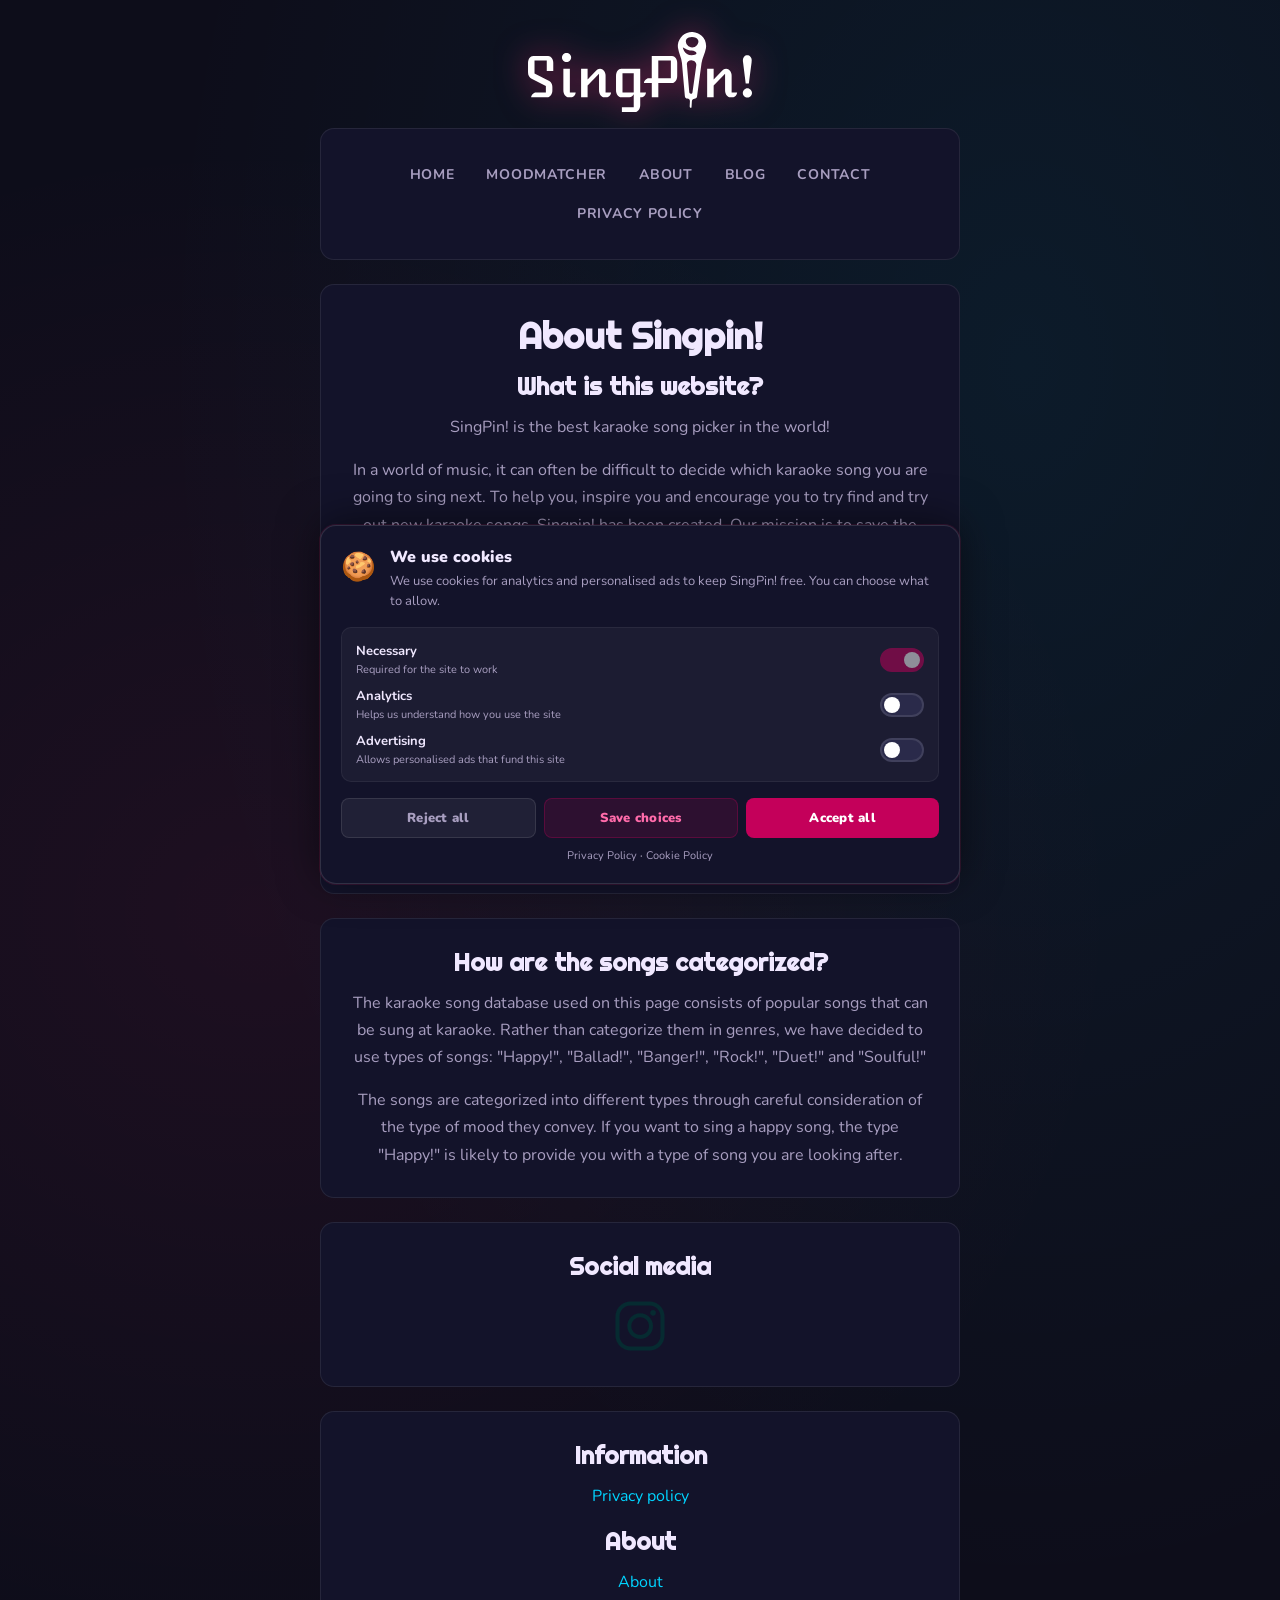
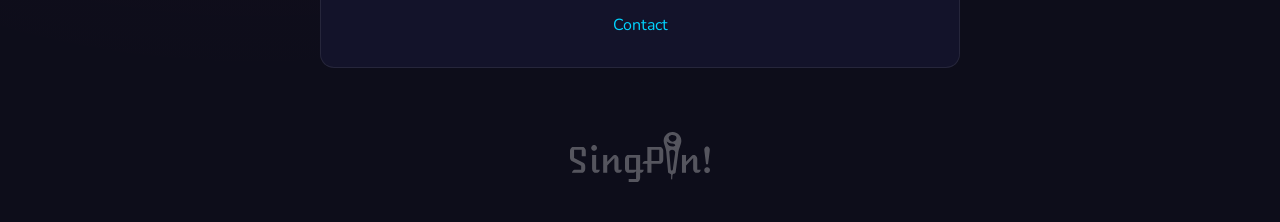
==== commit 61de4f3e: "Update about.html" ====
--- a/about.html
+++ b/about.html
@@ -22,6 +22,7 @@
       <li><a href="index.html">Home</a></li>
       <li><a href="moodmatcher.html">MoodMatcher</a></li>
       <li><a href="about.html">About</a></li>
+      <li><a href="blog.html">Blog</a></li>
       <li><a href="contact.html">Contact</a></li>
       <li><a href="privacy-policy.html">Privacy Policy</a></li>
     </ul>
--- a/style.css
+++ b/style.css
@@ -202,14 +202,29 @@
 
 /* Song result */
 #song-result {
-  font-size: 18px;
-  color: var(--text);
-  min-height: 40px;
-  padding: 16px;
-  border-radius: 10px;
-  background: rgba(255,255,255,0.04);
-  border: 1px solid var(--border);
+  font-size: 24px;
+  font-weight: 900;
+  color: #fff;
+  min-height: 60px;
+  padding: 24px 20px;
+  border-radius: 14px;
+  background: linear-gradient(135deg, rgba(196,0,90,0.25) 0%, rgba(0,212,255,0.15) 100%);
+  border: 2px solid rgba(196,0,90,0.6);
   line-height: 1.5;
+  box-shadow: 0 0 30px rgba(196,0,90,0.25), inset 0 1px 0 rgba(255,255,255,0.08);
+  text-shadow: 0 0 20px rgba(255,255,255,0.3);
+}
+
+#song-result b {
+  color: var(--neon-blue);
+  font-size: 28px;
+  text-shadow: 0 0 20px rgba(0,212,255,0.6);
+}
+
+#song-result i b {
+  color: var(--neon-green);
+  font-size: 26px;
+  text-shadow: 0 0 20px rgba(0,255,136,0.6);
 }
 
 /* Stats */
